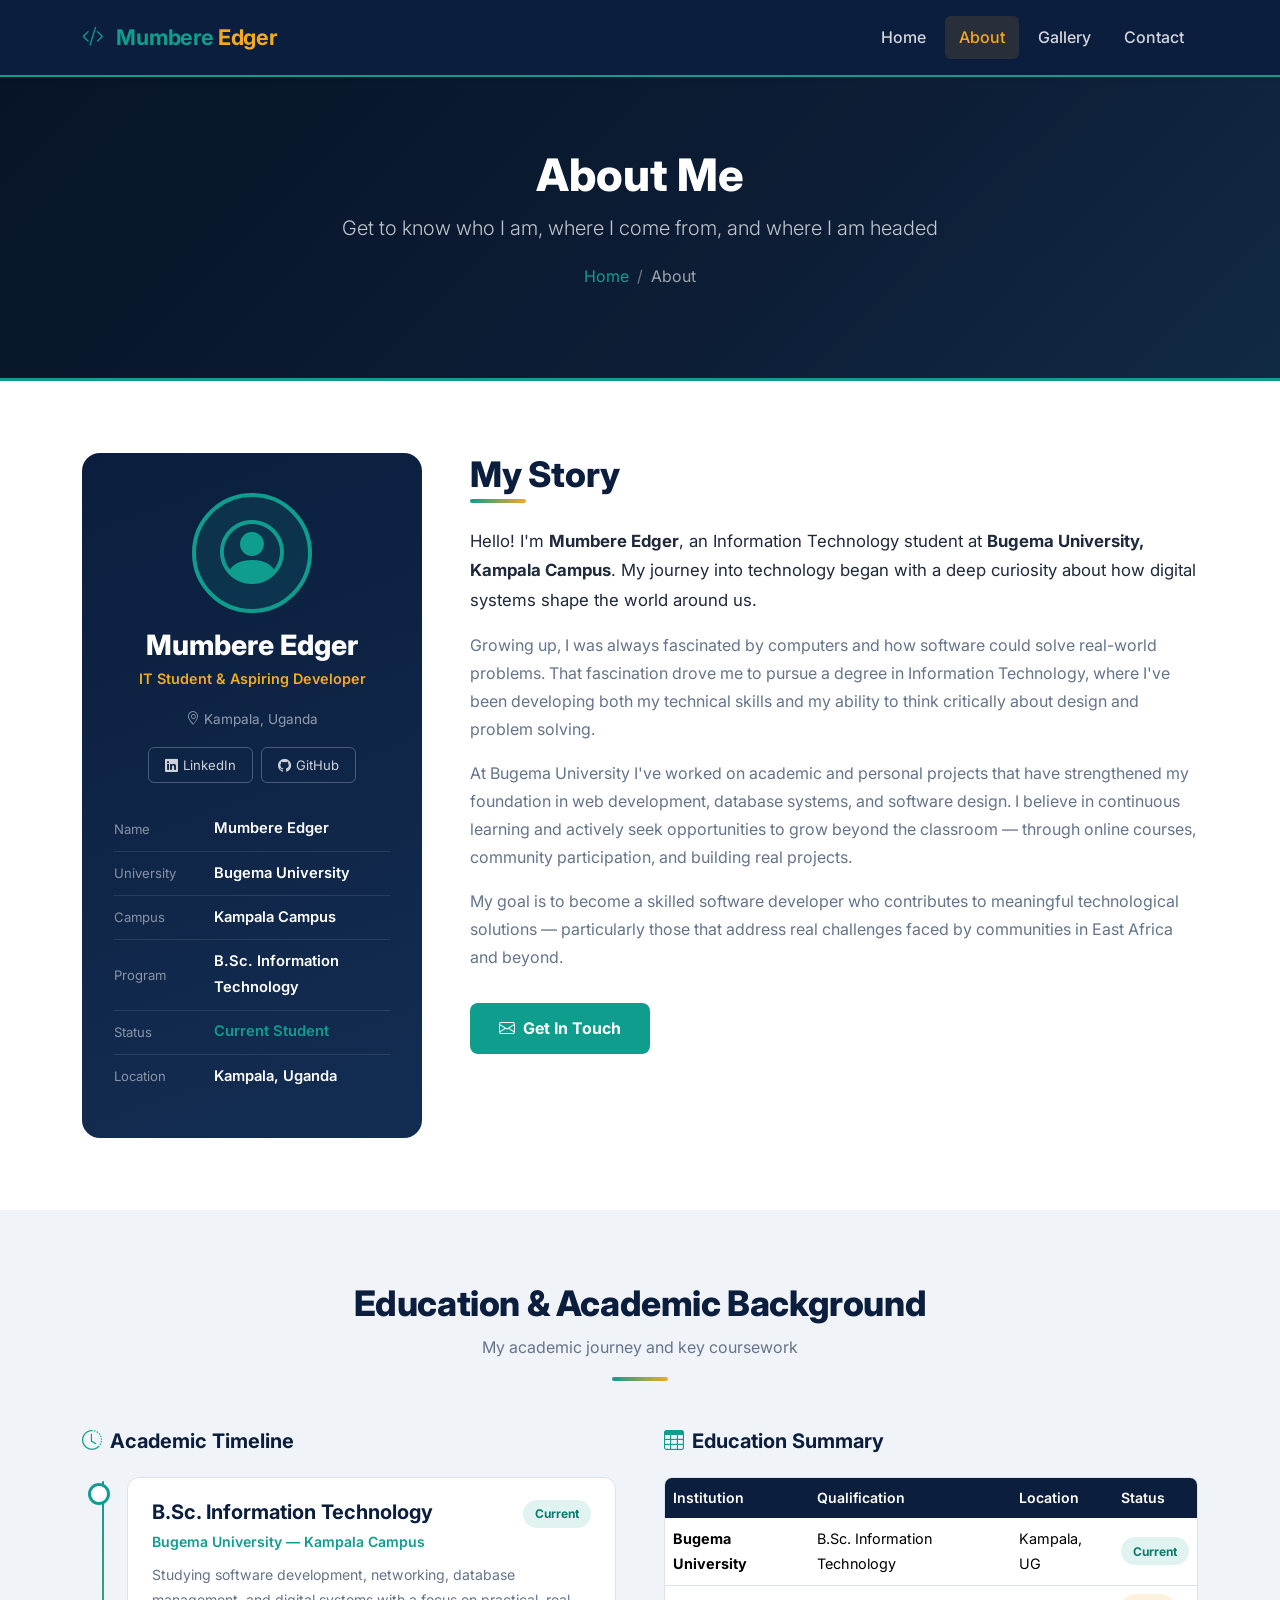
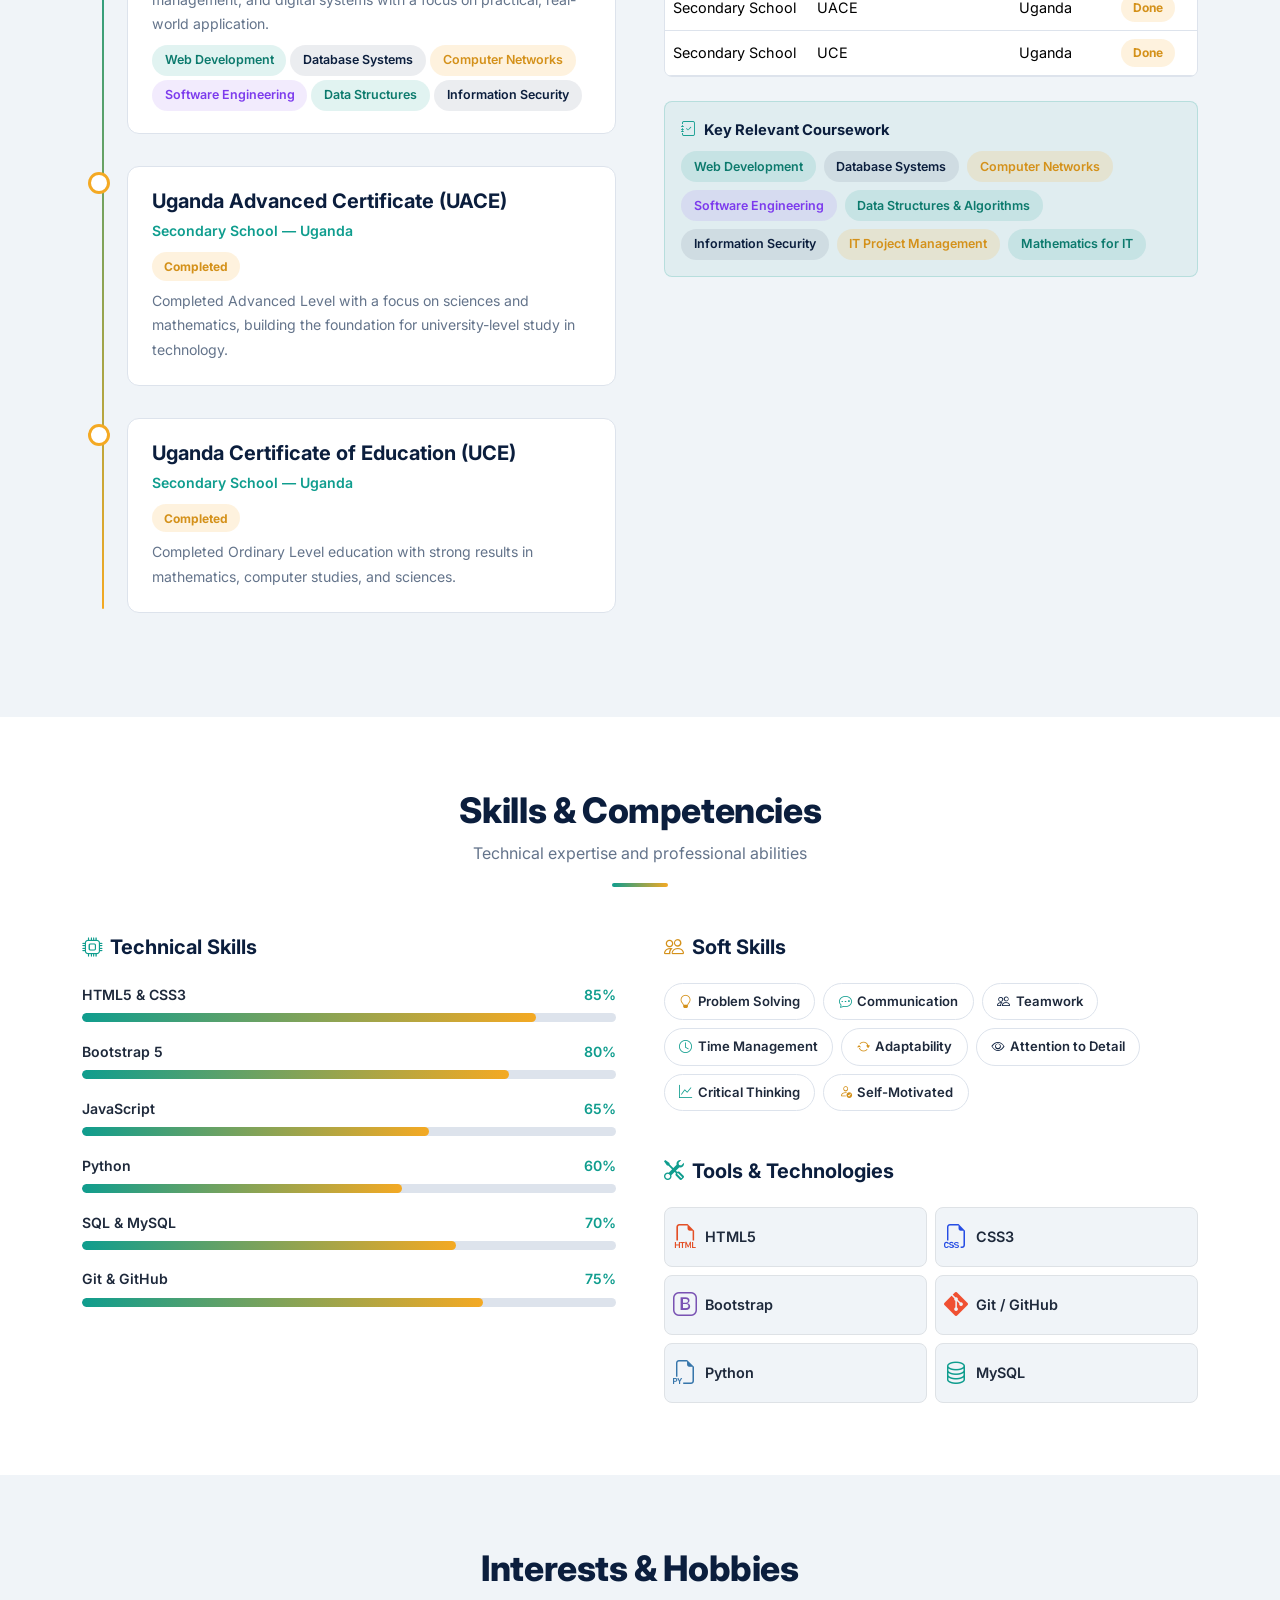
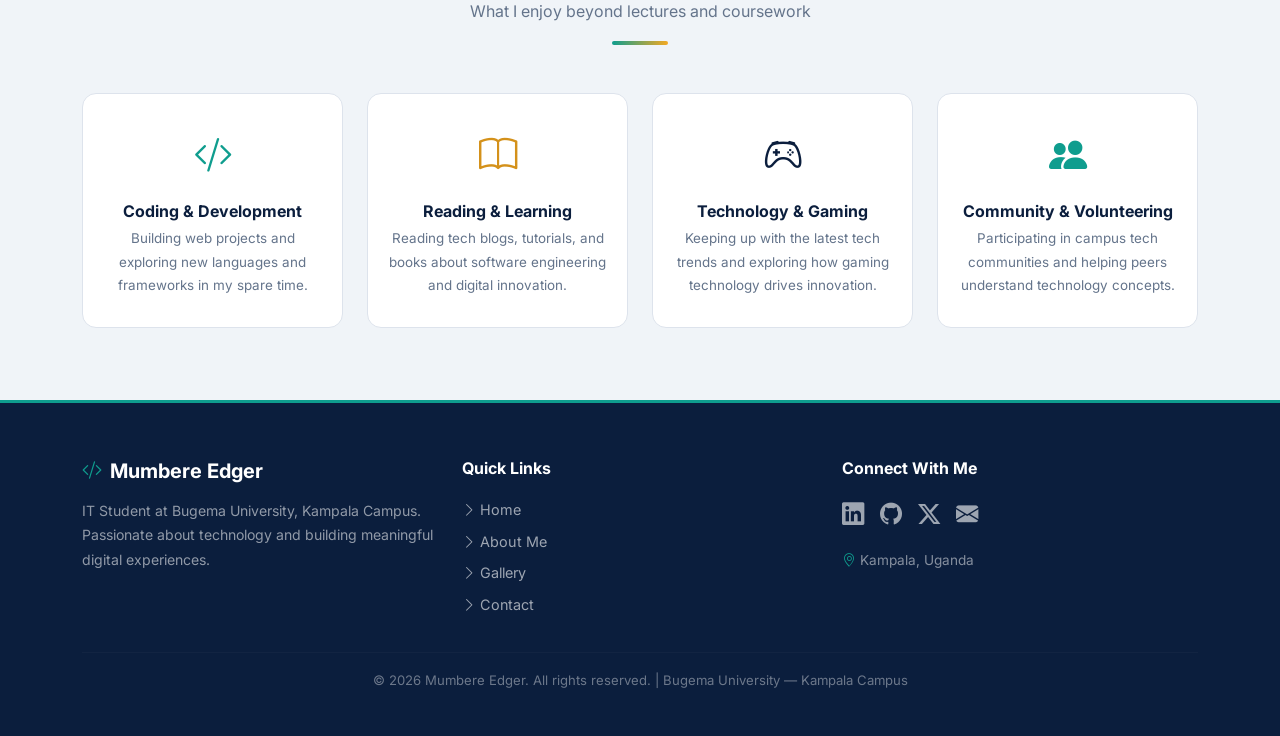
==== about.html @ 8a5848ec "made all the htmls edited the all the htmls" ====
<!DOCTYPE html>
<!-- DOCTYPE tells the browser this is an HTML5 document -->

<html lang="en">
<!-- lang="en" declares the page language as English (helps screen readers and search engines) -->

<head>
  <!-- ============================================================
       HEAD SECTION — settings and external file links (not visible on page)
  ============================================================ -->

  <!-- UTF-8 supports all characters, symbols, and accented letters -->
  <meta charset="UTF-8" />

  <!-- Makes the layout responsive on phones and tablets -->
  <meta name="viewport" content="width=device-width, initial-scale=1.0" />

  <!-- Title shown on the browser tab -->
  <title>About Me | Mumbere Edger</title>

  <!-- Bootstrap 5 CSS — grid system, utility classes, navbar, table, badges, etc. -->
  <link href="https://cdn.jsdelivr.net/npm/bootstrap@5.3.2/dist/css/bootstrap.min.css" rel="stylesheet" />

  <!-- Bootstrap Icons — icon library used with <i class="bi bi-..."></i> -->
  <link href="https://cdn.jsdelivr.net/npm/bootstrap-icons@1.11.3/font/bootstrap-icons.min.css" rel="stylesheet" />

  <!-- Google Fonts: Inter — clean, modern font used across the whole site -->
  <link href="https://fonts.googleapis.com/css2?family=Inter:wght@300;400;600;700;800&display=swap" rel="stylesheet" />

  <!-- Our custom stylesheet — colors, card styles, timeline, progress bars, etc. -->
  <link rel="stylesheet" href="css/style.css" />

</head>

<body>

  <!-- ============================================================
       NAVIGATION BAR
       Identical across all pages — sticky-top keeps it at the top
       while scrolling. "active" is set on the "About" link here.
  ============================================================ -->
  <nav class="navbar navbar-expand-lg sticky-top shadow-sm">
    <div class="container">

      <!-- Brand / site logo — always links back to the home page -->
      <a class="navbar-brand fw-bold" href="index.html">
        <i class="bi bi-code-slash me-2" style="color:var(--teal);"></i>
        <span>Mumbere</span> <span style="color:var(--gold);">Edger</span>
      </a>

      <!-- Hamburger button — shown only on small screens to open/close the menu -->
      <button class="navbar-toggler border-0" type="button"
              data-bs-toggle="collapse" data-bs-target="#mainNav"
              aria-controls="mainNav" aria-expanded="false" aria-label="Toggle navigation">
        <i class="bi bi-list text-white fs-4"></i>
      </button>

      <!-- Navigation links — collapse on mobile, expand on large screens -->
      <div class="collapse navbar-collapse" id="mainNav">
        <ul class="navbar-nav ms-auto gap-lg-1">
          <li class="nav-item"><a class="nav-link" href="index.html">Home</a></li>
          <!-- "active" highlights About because this IS the About page -->
          <li class="nav-item"><a class="nav-link active" href="about.html">About</a></li>
          <li class="nav-item"><a class="nav-link" href="gallery.html">Gallery</a></li>
          <li class="nav-item"><a class="nav-link" href="contact.html">Contact</a></li>
        </ul>
      </div>

    </div>
  </nav>
  <!-- END NAVBAR -->


  <!-- ============================================================
       PAGE HEADER BANNER
       A dark banner just below the navbar showing the page title.
       Used on all inner pages (about, gallery, contact).
       The ::after overlay in style.css adds a dark semi-transparent
       layer on top of the gradient so text stays readable.
  ============================================================ -->
  <section class="page-header">
    <!-- ph-content sits above the overlay using position relative + z-index in CSS -->
    <div class="ph-content container">
      <h1>About Me</h1>
      <p class="lead mt-2">Get to know who I am, where I come from, and where I am headed</p>

      <!-- Breadcrumb navigation — shows the path: Home > About -->
      <nav aria-label="breadcrumb" class="mt-3">
        <ol class="breadcrumb justify-content-center">
          <li class="breadcrumb-item"><a href="index.html">Home</a></li>
          <!-- aria-current="page" tells screen readers this is the current page -->
          <li class="breadcrumb-item active" aria-current="page">About</li>
        </ol>
      </nav>
    </div>
  </section>
  <!-- END PAGE HEADER -->


  <!-- ============================================================
       SECTION 1: BIOGRAPHY / PROFILE SUMMARY
       Two columns: left = dark profile card, right = biography text.
       align-items-start keeps both columns aligned to the top.
  ============================================================ -->
  <section>
    <div class="container">
      <div class="row g-5 align-items-start">

        <!-- LEFT COLUMN: Profile card (4 of 12 columns on large screens) -->
        <div class="col-lg-4">
          <!-- profile-box is our dark navy card styled in style.css -->
          <div class="profile-box">

            <!-- Circular avatar — teal ring border defined in .avatar-ring CSS -->
            <div class="avatar-ring">
              <!-- Large person icon — swap for a real <img> tag when you have a photo:
                   <img src="media/photos/my-photo.jpg" alt="Mumbere Edger"
                        style="width:100%; height:100%; object-fit:cover; border-radius:50%;"> -->
              <i class="bi bi-person-circle"></i>
            </div>

            <!-- Name, role, and location under the avatar -->
            <h3>Mumbere Edger</h3>
            <p class="role mt-1">IT Student &amp; Aspiring Developer</p>
            <!-- &amp; is the HTML code for the & character -->
            <p class="loc mt-1 mb-3">
              <i class="bi bi-geo-alt me-1"></i>Kampala, Uganda
            </p>

            <!-- Small buttons to social profiles -->
            <div class="d-flex justify-content-center gap-2 mb-4">
              <a href="#" class="sm-btn"><i class="bi bi-linkedin"></i> LinkedIn</a>
              <a href="#" class="sm-btn"><i class="bi bi-github"></i> GitHub</a>
            </div>

            <!-- Detail rows: label on the left, value on the right -->
            <div class="text-start">
              <div class="detail-row">
                <span class="dr-label">Name</span>
                <span class="dr-val">Mumbere Edger</span>
              </div>
              <div class="detail-row">
                <span class="dr-label">University</span>
                <span class="dr-val">Bugema University</span>
              </div>
              <div class="detail-row">
                <span class="dr-label">Campus</span>
                <span class="dr-val">Kampala Campus</span>
              </div>
              <div class="detail-row">
                <span class="dr-label">Program</span>
                <span class="dr-val">B.Sc. Information Technology</span>
              </div>
              <div class="detail-row">
                <span class="dr-label">Status</span>
                <!-- Teal color makes the status stand out as active -->
                <span class="dr-val" style="color:var(--teal);">Current Student</span>
              </div>
              <div class="detail-row">
                <span class="dr-label">Location</span>
                <span class="dr-val">Kampala, Uganda</span>
              </div>
            </div><!-- end detail rows -->

          </div><!-- end .profile-box -->
        </div><!-- end left column -->


        <!-- RIGHT COLUMN: Biography text (8 of 12 columns on large screens) -->
        <div class="col-lg-8">
          <h2 class="mb-1">My Story</h2>
          <!-- Colored underline divider below the heading -->
          <div class="divider mb-4"></div>

          <!-- Introductory paragraph — larger font size for emphasis -->
          <p style="font-size:1.05rem; color:var(--text);">
            Hello! I'm <strong>Mumbere Edger</strong>, an Information Technology student at
            <strong>Bugema University, Kampala Campus</strong>. My journey into technology
            began with a deep curiosity about how digital systems shape the world around us.
          </p>

          <!-- Supporting paragraphs — muted color for secondary text -->
          <p style="color:var(--muted);">
            Growing up, I was always fascinated by computers and how software could solve
            real-world problems. That fascination drove me to pursue a degree in Information
            Technology, where I've been developing both my technical skills and my ability to
            think critically about design and problem solving.
          </p>
          <p style="color:var(--muted);">
            At Bugema University I've worked on academic and personal projects that have
            strengthened my foundation in web development, database systems, and software
            design. I believe in continuous learning and actively seek opportunities to grow
            beyond the classroom — through online courses, community participation, and
            building real projects.
          </p>
          <p style="color:var(--muted);">
            My goal is to become a skilled software developer who contributes to meaningful
            technological solutions — particularly those that address real challenges faced by
            communities in East Africa and beyond.
          </p>

          <!-- CTA button at the bottom of the bio — links to the contact page -->
          <a href="contact.html" class="btn-teal mt-3 d-inline-flex">
            <i class="bi bi-envelope"></i> Get In Touch
          </a>

        </div><!-- end right column -->

      </div><!-- end .row -->
    </div><!-- end .container -->
  </section>
  <!-- END BIOGRAPHY SECTION -->


  <!-- ============================================================
       SECTION 2: EDUCATION & ACADEMIC BACKGROUND
       Left side: visual timeline of qualifications
       Right side: summary table + key coursework tags
  ============================================================ -->
  <section class="bg-light-custom">
    <div class="container">

      <!-- Section heading -->
      <div class="text-center mb-5">
        <h2>Education &amp; Academic Background</h2>
        <p class="sub-text mt-2">My academic journey and key coursework</p>
        <div class="divider mx-auto mt-3"></div>
      </div>

      <div class="row g-5">

        <!-- LEFT: Academic Timeline -->
        <div class="col-lg-6">
          <h5 class="fw-bold mb-4" style="color:var(--navy);">
            <i class="bi bi-clock-history me-2" style="color:var(--teal);"></i>Academic Timeline
          </h5>

          <!-- tl-wrap = timeline wrapper. The vertical line is drawn using
               a ::before pseudo-element in style.css (left border gradient) -->
          <div class="tl-wrap">

            <!-- TIMELINE ENTRY 1: Current degree -->
            <div class="tl-item">
              <!-- tl-dot = the circle on the timeline line. Default color = teal -->
              <div class="tl-dot"></div>
              <div class="tl-card">

                <!-- Top row: degree name + status badge, side by side -->
                <div class="d-flex justify-content-between align-items-start flex-wrap gap-2 mb-2">
                  <div>
                    <h5>B.Sc. Information Technology</h5>
                    <!-- .inst = institution name styled in teal -->
                    <span class="inst">Bugema University — Kampala Campus</span>
                  </div>
                  <!-- tl-badge current = green-tinted "Current" badge -->
                  <span class="tl-badge current">Current</span>
                </div>

                <p>
                  Studying software development, networking, database management,
                  and digital systems with a focus on practical, real-world application.
                </p>

                <!-- Subject tags — small colored pill labels for each course -->
                <div class="d-flex flex-wrap gap-1 mt-2">
                  <span class="tag tag-teal">Web Development</span>
                  <span class="tag tag-navy">Database Systems</span>
                  <span class="tag tag-gold">Computer Networks</span>
                  <span class="tag tag-purple">Software Engineering</span>
                  <span class="tag tag-teal">Data Structures</span>
                  <span class="tag tag-navy">Information Security</span>
                </div>
              </div>
            </div><!-- end timeline entry 1 -->

            <!-- TIMELINE ENTRY 2: UACE -->
            <div class="tl-item">
              <!-- .gold makes this dot gold instead of teal -->
              <div class="tl-dot gold"></div>
              <div class="tl-card">
                <div class="d-flex justify-content-between align-items-start flex-wrap gap-2 mb-2">
                  <div>
                    <h5>Uganda Advanced Certificate (UACE)</h5>
                    <span class="inst">Secondary School — Uganda</span>
                  </div>
                  <!-- tl-badge done = gold-tinted "Done" badge -->
                  <span class="tl-badge done">Completed</span>
                </div>
                <p>
                  Completed Advanced Level with a focus on sciences and mathematics,
                  building the foundation for university-level study in technology.
                </p>
              </div>
            </div><!-- end timeline entry 2 -->

            <!-- TIMELINE ENTRY 3: UCE -->
            <div class="tl-item">
              <div class="tl-dot gold"></div>
              <div class="tl-card">
                <div class="d-flex justify-content-between align-items-start flex-wrap gap-2 mb-2">
                  <div>
                    <h5>Uganda Certificate of Education (UCE)</h5>
                    <span class="inst">Secondary School — Uganda</span>
                  </div>
                  <span class="tl-badge done">Completed</span>
                </div>
                <p>
                  Completed Ordinary Level education with strong results in
                  mathematics, computer studies, and sciences.
                </p>
              </div>
            </div><!-- end timeline entry 3 -->

          </div><!-- end .tl-wrap -->
        </div><!-- end timeline column -->


        <!-- RIGHT: Education Table + Coursework Tags -->
        <div class="col-lg-6">
          <h5 class="fw-bold mb-4" style="color:var(--navy);">
            <i class="bi bi-table me-2" style="color:var(--teal);"></i>Education Summary
          </h5>

          <!-- table-responsive makes the table scroll horizontally on small screens -->
          <div class="table-responsive rounded-3 overflow-hidden border"
               style="border-color:var(--border) !important;">
            <!-- Bootstrap table: table-hover adds a highlight when you hover a row -->
            <table class="table edu-table mb-0">
              <thead>
                <!-- Table header row — styled navy in style.css -->
                <tr>
                  <th>Institution</th>
                  <th>Qualification</th>
                  <th>Location</th>
                  <th>Status</th>
                </tr>
              </thead>
              <tbody>
                <!-- Table data row 1 -->
                <tr>
                  <td><strong>Bugema University</strong></td>
                  <td>B.Sc. Information Technology</td>
                  <td>Kampala, UG</td>
                  <td><span class="tl-badge current">Current</span></td>
                </tr>
                <!-- Table data row 2 -->
                <tr>
                  <td>Secondary School</td>
                  <td>UACE</td>
                  <td>Uganda</td>
                  <td><span class="tl-badge done">Done</span></td>
                </tr>
                <!-- Table data row 3 -->
                <tr>
                  <td>Secondary School</td>
                  <td>UCE</td>
                  <td>Uganda</td>
                  <td><span class="tl-badge done">Done</span></td>
                </tr>
              </tbody>
            </table>
          </div><!-- end table-responsive -->

          <!-- Key Coursework callout box — soft teal background -->
          <div class="mt-4 p-3 rounded-3"
               style="background:rgba(15,157,142,0.07); border:1px solid rgba(15,157,142,0.2);">
            <p class="fw-bold mb-2" style="color:var(--navy); font-size:0.92rem;">
              <i class="bi bi-journal-check me-2" style="color:var(--teal);"></i>Key Relevant Coursework
            </p>
            <!-- Tag pills listing the specific modules studied -->
            <div class="d-flex flex-wrap gap-2">
              <span class="tag tag-teal">Web Development</span>
              <span class="tag tag-navy">Database Systems</span>
              <span class="tag tag-gold">Computer Networks</span>
              <span class="tag tag-purple">Software Engineering</span>
              <span class="tag tag-teal">Data Structures &amp; Algorithms</span>
              <span class="tag tag-navy">Information Security</span>
              <span class="tag tag-gold">IT Project Management</span>
              <span class="tag tag-teal">Mathematics for IT</span>
            </div>
          </div>

        </div><!-- end right column -->

      </div><!-- end .row -->
    </div><!-- end .container -->
  </section>
  <!-- END EDUCATION SECTION -->


  <!-- ============================================================
       SECTION 3: SKILLS & COMPETENCIES
       Left: Bootstrap-style progress bars for technical skills
       Right: soft skill pills + tools grid
  ============================================================ -->
  <section>
    <div class="container">

      <div class="text-center mb-5">
        <h2>Skills &amp; Competencies</h2>
        <p class="sub-text mt-2">Technical expertise and professional abilities</p>
        <div class="divider mx-auto mt-3"></div>
      </div>

      <div class="row g-5">

        <!-- LEFT: Technical Skills with Progress Bars -->
        <div class="col-lg-6">
          <h5 class="fw-bold mb-4" style="color:var(--navy);">
            <i class="bi bi-cpu me-2" style="color:var(--teal);"></i>Technical Skills
          </h5>

          <!-- Each skill has two parts:
               1. .skill-label — flex row with skill name (left) and % (right)
               2. .prog-track  — the grey track bar
                    .prog-fill — the colored fill bar, width = skill level % -->

          <div class="skill-label"><span>HTML5 &amp; CSS3</span><span>85%</span></div>
          <div class="prog-track">
            <div class="prog-fill" style="width:85%;"></div>
          </div>

          <div class="skill-label"><span>Bootstrap 5</span><span>80%</span></div>
          <div class="prog-track">
            <div class="prog-fill" style="width:80%;"></div>
          </div>

          <div class="skill-label"><span>JavaScript</span><span>65%</span></div>
          <div class="prog-track">
            <div class="prog-fill" style="width:65%;"></div>
          </div>

          <div class="skill-label"><span>Python</span><span>60%</span></div>
          <div class="prog-track">
            <div class="prog-fill" style="width:60%;"></div>
          </div>

          <div class="skill-label"><span>SQL &amp; MySQL</span><span>70%</span></div>
          <div class="prog-track">
            <div class="prog-fill" style="width:70%;"></div>
          </div>

          <div class="skill-label"><span>Git &amp; GitHub</span><span>75%</span></div>
          <div class="prog-track">
            <div class="prog-fill" style="width:75%;"></div>
          </div>

        </div><!-- end technical skills column -->


        <!-- RIGHT: Soft Skills + Tools -->
        <div class="col-lg-6">

          <!-- Soft Skills: pill-shaped badges with small icons -->
          <h5 class="fw-bold mb-4" style="color:var(--navy);">
            <i class="bi bi-people me-2" style="color:var(--gold2);"></i>Soft Skills
          </h5>
          <!-- d-flex flex-wrap = pills sit side by side and wrap to next line if needed -->
          <div class="d-flex flex-wrap gap-2 mb-5">
            <!-- Each .soft-pill is a styled badge defined in style.css -->
            <span class="soft-pill"><i class="bi bi-lightbulb" style="color:var(--gold2);"></i> Problem Solving</span>
            <span class="soft-pill"><i class="bi bi-chat-dots" style="color:var(--teal);"></i> Communication</span>
            <span class="soft-pill"><i class="bi bi-people" style="color:var(--navy);"></i> Teamwork</span>
            <span class="soft-pill"><i class="bi bi-clock" style="color:var(--teal);"></i> Time Management</span>
            <span class="soft-pill"><i class="bi bi-arrow-repeat" style="color:var(--gold2);"></i> Adaptability</span>
            <span class="soft-pill"><i class="bi bi-eye" style="color:var(--navy);"></i> Attention to Detail</span>
            <span class="soft-pill"><i class="bi bi-graph-up" style="color:var(--teal);"></i> Critical Thinking</span>
            <span class="soft-pill"><i class="bi bi-person-check" style="color:var(--gold2);"></i> Self-Motivated</span>
          </div>

          <!-- Tools Grid: 2-column grid of technology icons -->
          <h5 class="fw-bold mb-4" style="color:var(--navy);">
            <i class="bi bi-tools me-2" style="color:var(--teal);"></i>Tools &amp; Technologies
          </h5>
          <!-- row g-2 = Bootstrap grid with small gap between cells -->
          <div class="row g-2">

            <!-- Each tool box: icon + name, light background, border -->
            <div class="col-6">
              <div class="d-flex align-items-center gap-2 p-2 rounded-3 border"
                   style="background:var(--light);">
                <!-- Official HTML5 orange color -->
                <i class="bi bi-filetype-html fs-4" style="color:#e34f26;"></i>
                <span class="fw-semibold" style="font-size:0.9rem;">HTML5</span>
              </div>
            </div>

            <div class="col-6">
              <div class="d-flex align-items-center gap-2 p-2 rounded-3 border"
                   style="background:var(--light);">
                <!-- Official CSS3 blue color -->
                <i class="bi bi-filetype-css fs-4" style="color:#264de4;"></i>
                <span class="fw-semibold" style="font-size:0.9rem;">CSS3</span>
              </div>
            </div>

            <div class="col-6">
              <div class="d-flex align-items-center gap-2 p-2 rounded-3 border"
                   style="background:var(--light);">
                <!-- Official Bootstrap purple color -->
                <i class="bi bi-bootstrap fs-4" style="color:#7952b3;"></i>
                <span class="fw-semibold" style="font-size:0.9rem;">Bootstrap</span>
              </div>
            </div>

            <div class="col-6">
              <div class="d-flex align-items-center gap-2 p-2 rounded-3 border"
                   style="background:var(--light);">
                <!-- Official Git red-orange color -->
                <i class="bi bi-git fs-4" style="color:#f05032;"></i>
                <span class="fw-semibold" style="font-size:0.9rem;">Git / GitHub</span>
              </div>
            </div>

            <div class="col-6">
              <div class="d-flex align-items-center gap-2 p-2 rounded-3 border"
                   style="background:var(--light);">
                <!-- Official Python blue color -->
                <i class="bi bi-filetype-py fs-4" style="color:#3776ab;"></i>
                <span class="fw-semibold" style="font-size:0.9rem;">Python</span>
              </div>
            </div>

            <div class="col-6">
              <div class="d-flex align-items-center gap-2 p-2 rounded-3 border"
                   style="background:var(--light);">
                <i class="bi bi-database fs-4" style="color:var(--teal);"></i>
                <span class="fw-semibold" style="font-size:0.9rem;">MySQL</span>
              </div>
            </div>

          </div><!-- end tools grid -->
        </div><!-- end right column -->

      </div><!-- end .row -->
    </div><!-- end .container -->
  </section>
  <!-- END SKILLS SECTION -->


  <!-- ============================================================
       SECTION 4: INTERESTS & HOBBIES
       Four equal cards showing personal interests outside class.
  ============================================================ -->
  <section class="bg-light-custom">
    <div class="container">

      <div class="text-center mb-5">
        <h2>Interests &amp; Hobbies</h2>
        <p class="sub-text mt-2">What I enjoy beyond lectures and coursework</p>
        <div class="divider mx-auto mt-3"></div>
      </div>

      <!-- Four cards in a row: col-sm-6 = 2 per row on tablets,
           col-lg-3 = 4 per row on large screens -->
      <div class="row g-4 justify-content-center">

        <!-- INTEREST CARD 1 -->
        <div class="col-sm-6 col-lg-3">
          <!-- .int-card is styled in style.css — white card with hover effect -->
          <div class="int-card">
            <!-- Icon centered at the top of the card -->
            <i class="bi bi-code-slash" style="color:var(--teal);"></i>
            <h6>Coding &amp; Development</h6>
            <p>Building web projects and exploring new languages and frameworks in my spare time.</p>
          </div>
        </div>

        <!-- INTEREST CARD 2 -->
        <div class="col-sm-6 col-lg-3">
          <div class="int-card">
            <i class="bi bi-book" style="color:var(--gold2);"></i>
            <h6>Reading &amp; Learning</h6>
            <p>Reading tech blogs, tutorials, and books about software engineering and digital innovation.</p>
          </div>
        </div>

        <!-- INTEREST CARD 3 -->
        <div class="col-sm-6 col-lg-3">
          <div class="int-card">
            <i class="bi bi-controller" style="color:var(--navy);"></i>
            <h6>Technology &amp; Gaming</h6>
            <p>Keeping up with the latest tech trends and exploring how gaming technology drives innovation.</p>
          </div>
        </div>

        <!-- INTEREST CARD 4 -->
        <div class="col-sm-6 col-lg-3">
          <div class="int-card">
            <i class="bi bi-people-fill" style="color:var(--teal);"></i>
            <h6>Community &amp; Volunteering</h6>
            <p>Participating in campus tech communities and helping peers understand technology concepts.</p>
          </div>
        </div>

      </div><!-- end .row -->
    </div><!-- end .container -->
  </section>
  <!-- END INTERESTS SECTION -->


  <!-- ============================================================
       FOOTER — same structure on every page
  ============================================================ -->
  <footer>
    <div class="container">
      <div class="row g-4 pb-3">

        <!-- Bio column -->
        <div class="col-md-4">
          <h5 class="mb-3">
            <i class="bi bi-code-slash me-2" style="color:var(--teal);"></i>Mumbere Edger
          </h5>
          <p style="font-size:0.88rem; color:rgba(255,255,255,0.55);">
            IT Student at Bugema University, Kampala Campus. Passionate about
            technology and building meaningful digital experiences.
          </p>
        </div>

        <!-- Quick links column -->
        <div class="col-md-4">
          <h6 class="mb-3">Quick Links</h6>
          <a href="index.html" class="footer-link"><i class="bi bi-chevron-right me-1"></i>Home</a>
          <a href="about.html" class="footer-link"><i class="bi bi-chevron-right me-1"></i>About Me</a>
          <a href="gallery.html" class="footer-link"><i class="bi bi-chevron-right me-1"></i>Gallery</a>
          <a href="contact.html" class="footer-link"><i class="bi bi-chevron-right me-1"></i>Contact</a>
        </div>

        <!-- Social media column -->
        <div class="col-md-4">
          <h6 class="mb-3">Connect With Me</h6>
          <div class="d-flex gap-3 mb-3">
            <a href="#" class="social-link" title="LinkedIn"><i class="bi bi-linkedin"></i></a>
            <a href="#" class="social-link" title="GitHub"><i class="bi bi-github"></i></a>
            <a href="#" class="social-link" title="Twitter"><i class="bi bi-twitter-x"></i></a>
            <a href="mailto:edger@bugema.ac.ug" class="social-link" title="Email">
              <i class="bi bi-envelope-fill"></i>
            </a>
          </div>
          <p style="font-size:0.85rem; color:rgba(255,255,255,0.5);">
            <i class="bi bi-geo-alt me-1" style="color:var(--teal);"></i>Kampala, Uganda
          </p>
        </div>

      </div><!-- end footer row -->

      <hr />
      <!-- &copy; = © copyright symbol -->
      <p class="copy">&copy; 2026 Mumbere Edger. All rights reserved. | Bugema University — Kampala Campus</p>

    </div>
  </footer>
  <!-- END FOOTER -->


  <!-- Bootstrap JS bundle — required for the mobile hamburger menu to work -->
  <script src="https://cdn.jsdelivr.net/npm/bootstrap@5.3.2/dist/js/bootstrap.bundle.min.js"></script>

</body>
</html>
---- css/style.css ----
/* ================================================================
   MUMBERE EDGER — Portfolio Website
   Custom Stylesheet (style.css)

   HOW THIS FILE IS ORGANISED:
   1.  CSS Variables (color palette)
   2.  Base / Global reset
   3.  Divider component
   4.  Navbar
   5.  Hero section (index.html)
   6.  Buttons (btn-teal, btn-outline-gold)
   7.  Page Header banner (about, gallery, contact)
   8.  Section common rules
   9.  Cards (overview cards, hover effect)
   10. Badge / Tag pills
   11. Footer
   12. About page: profile box, timeline, table, progress bars,
       soft skill pills, interests cards
   13. Gallery page: video wrap, gallery cards
   14. Contact page: info cards, form, map
   15. Responsive breakpoints
================================================================ */


/* ================================================================
   1. CSS VARIABLES — COLOR PALETTE
   CSS variables (custom properties) let us define our colors
   once and reuse them everywhere using var(--name).
   To change the site's whole color scheme, just edit these values.
================================================================ */
:root {
  /* Deep navy — used for navbar, hero background, footer, headings */
  --navy:   #0b1e3d;

  /* Teal — primary accent color: buttons, icons, borders, active links */
  --teal:   #0f9d8e;

  /* Darker teal — used for hover states on teal elements */
  --teal2:  #0c7a6d;

  /* Warm gold — secondary accent: highlights, outline buttons, badges */
  --gold:   #f4a923;

  /* Darker gold — used for hover states and text on gold backgrounds */
  --gold2:  #d4911a;

  /* Off-white — used as background for alternating sections */
  --light:  #f0f4f8;

  /* Pure white — default card and page background */
  --white:  #ffffff;

  /* Dark text color — used for headings and paragraph text */
  --text:   #1e293b;

  /* Muted grey — used for secondary/supporting paragraph text */
  --muted:  #64748b;

  /* Light border color — used for card borders, table lines, dividers */
  --border: #dde3ec;
}


/* ================================================================
   2. BASE / GLOBAL RESET
   These rules apply to every element on the page.
================================================================ */

/* box-sizing: border-box means padding and border are included
   in an element's total width and height — prevents layout overflow */
*, *::before, *::after {
  box-sizing: border-box;
}

body {
  /* Inter is loaded from Google Fonts; Segoe UI is the Windows fallback */
  font-family: 'Inter', 'Segoe UI', sans-serif;
  color: var(--text);
  background: var(--white);
  line-height: 1.75;  /* comfortable reading line spacing */
  margin: 0;          /* removes default browser body margin */
}


/* ================================================================
   3. DIVIDER
   A short colored underline used below section headings.
   The gradient goes from teal (left) to gold (right).
================================================================ */
.divider {
  width: 56px;
  height: 4px;
  background: linear-gradient(90deg, var(--teal), var(--gold));
  border-radius: 3px;
  margin-bottom: 1rem;
}


/* ================================================================
   4. NAVBAR
   The sticky navigation bar at the top of every page.
   border-bottom adds the teal accent line under the navbar.
================================================================ */
.navbar {
  background-color: var(--navy) !important;
  /* !important overrides Bootstrap's default bg-dark class */
  padding-top: 0.85rem;
  padding-bottom: 0.85rem;
  border-bottom: 2px solid var(--teal); /* teal underline accent */
}

.navbar-brand {
  font-size: 1.35rem;
  letter-spacing: -0.3px;
  color: var(--white) !important;
}

/* The span inside .navbar-brand that shows the gold "Edger" part */
.navbar-brand span {
  color: var(--teal);
}

/* Individual nav links */
.nav-link {
  color: rgba(255,255,255,0.82) !important; /* slightly transparent white */
  font-weight: 500;
  padding: 0.45rem 0.9rem !important;
  border-radius: 6px;
  transition: background 0.2s, color 0.2s; /* smooth color change on hover */
}

/* Hover and active states: gold text + faint gold background */
.nav-link:hover,
.nav-link.active {
  color: var(--gold) !important;
  background: rgba(244,169,35,0.12);
}

/* Make the hamburger button border match our teal color */
.navbar-toggler {
  border-color: var(--teal);
}

/* The three-line hamburger icon needs to be white on a dark navbar */
.navbar-toggler-icon {
  filter: invert(1);
}


/* ================================================================
   5. HERO SECTION (index.html only)
   The full-height banner on the home page.
   The ::after pseudo-element adds a glowing circle decoration
   in the bottom-right corner.
================================================================ */
.hero-section {
  min-height: 92vh; /* 92% of the viewport height */
  background: linear-gradient(135deg, var(--navy) 0%, #132d52 55%, #1a4068 100%);
  position: relative;  /* needed so z-index works on child elements */
  overflow: hidden;    /* hides the decorative circle if it goes outside */
  display: flex;
  align-items: center; /* vertically centers the content */
}

/* Decorative radial glow circle in the bottom-right of the hero */
.hero-section::after {
  content: '';   /* required for pseudo-elements to appear */
  position: absolute;
  bottom: -120px;
  right: -120px;
  width: 500px;
  height: 500px;
  background: radial-gradient(circle, rgba(15,157,142,0.18) 0%, transparent 70%);
  border-radius: 50%;
  pointer-events: none; /* can't be clicked or hovered */
}

/* The small pill badge above the hero heading */
.hero-badge {
  background: var(--teal);
  color: var(--white);
  font-size: 0.82rem;
  font-weight: 600;
  padding: 0.4rem 1rem;
  border-radius: 50px;
  display: inline-block;
  margin-bottom: 1.1rem;
  letter-spacing: 0.5px;
  text-transform: uppercase;
}

/* Hero main heading size — clamp() scales between a min and max based on viewport */
.hero-section h1 {
  font-size: clamp(2rem, 5vw, 3.2rem);
  font-weight: 800;
  line-height: 1.15;
  color: var(--white);
}

/* The "accent" span inside the h1 — makes the name gold */
.hero-section h1 .accent {
  color: var(--gold);
}

/* Lead paragraph below the heading */
.hero-section .lead {
  color: rgba(255,255,255,0.78);
  font-size: 1.1rem;
  max-width: 520px;
}

/* The circular avatar box on the right side of the hero */
.hero-avatar-box {
  width: 260px;
  height: 260px;
  background: rgba(15,157,142,0.15);  /* semi-transparent teal fill */
  border: 3px solid var(--teal);       /* teal ring border */
  border-radius: 50%;                  /* makes it a circle */
  display: flex;
  align-items: center;
  justify-content: center;
  margin: 0 auto;
  animation: float 4s ease-in-out infinite; /* applies the floating animation */
}

/* Icon inside the avatar circle */
.hero-avatar-box i {
  font-size: 8rem;
  color: var(--teal);
}

/* Floating animation — moves the avatar up and down smoothly */
@keyframes float {
  0%, 100% { transform: translateY(0); }    /* start and end: original position */
  50%       { transform: translateY(-16px); } /* middle: moved 16px upward */
}


/* ================================================================
   6. BUTTONS
   Two custom button styles used as call-to-action links.
================================================================ */

/* Primary button — solid teal background */
.btn-teal {
  background: var(--teal);
  color: var(--white);
  font-weight: 700;
  border: none;
  padding: 0.7rem 1.8rem;
  border-radius: 8px;
  /* transition animates the hover effects smoothly */
  transition: background 0.2s, transform 0.2s, box-shadow 0.2s;
  text-decoration: none;   /* removes underline from <a> tags */
  display: inline-flex;    /* lets the icon and text sit side by side */
  align-items: center;
  gap: 0.5rem;             /* space between icon and text */
}

/* Hover: darker teal + slight upward lift + teal glow shadow */
.btn-teal:hover {
  background: var(--teal2);
  color: var(--white);
  transform: translateY(-2px);
  box-shadow: 0 8px 22px rgba(15,157,142,0.35);
}

/* Secondary button — transparent with gold border */
.btn-outline-gold {
  background: transparent;
  color: var(--gold);
  font-weight: 700;
  border: 2px solid var(--gold);
  padding: 0.65rem 1.8rem;
  border-radius: 8px;
  transition: all 0.2s;
  text-decoration: none;
  display: inline-flex;
  align-items: center;
  gap: 0.5rem;
}

/* Hover: fills with gold, text turns navy */
.btn-outline-gold:hover {
  background: var(--gold);
  color: var(--navy);
  transform: translateY(-2px);
  box-shadow: 0 8px 22px rgba(244,169,35,0.3);
}


/* ================================================================
   7. PAGE HEADER BANNER (about.html, gallery.html, contact.html)
   The dark banner just below the navbar on inner pages.
   ::after adds a semi-transparent dark overlay so text stays readable.
================================================================ */
.page-header {
  min-height: 280px;
  background: linear-gradient(135deg, var(--navy) 0%, #132d52 60%, #1a4068 100%);
  border-bottom: 3px solid var(--teal);
  position: relative;
  display: flex;
  align-items: center;
  justify-content: center;
  text-align: center;
}

/* Dark overlay on top of the gradient */
.page-header::after {
  content: '';
  position: absolute;
  inset: 0;              /* shorthand for top:0; right:0; bottom:0; left:0 */
  background: rgba(0,0,0,0.35);
}

/* ph-content sits above the ::after overlay using z-index */
.page-header .ph-content {
  position: relative;
  z-index: 2;
}

.page-header h1 {
  color: var(--white);
  font-weight: 800;
  font-size: clamp(1.8rem, 4vw, 2.8rem);
}

.page-header .lead {
  color: rgba(255,255,255,0.75);
}

/* Breadcrumb: "Home > Page" navigation trail */
.breadcrumb {
  background: transparent;
  padding: 0;
  justify-content: center;
}

.breadcrumb-item a {
  color: var(--teal);
  text-decoration: none;
}

.breadcrumb-item.active {
  color: rgba(255,255,255,0.6);
}

/* The " / " separator between breadcrumb items */
.breadcrumb-item + .breadcrumb-item::before {
  color: rgba(255,255,255,0.4);
}


/* ================================================================
   8. SECTION COMMON RULES
   These rules apply to all <section> elements.
================================================================ */

/* Consistent vertical padding on every section */
section {
  padding: 72px 0;
}

/* Alternating section background — off-white for visual separation */
section.bg-light-custom {
  background: var(--light);
}

/* Section heading: scales responsively with clamp() */
section h2 {
  font-weight: 800;
  color: var(--navy);
  font-size: clamp(1.55rem, 3.5vw, 2.2rem);
  letter-spacing: -0.4px;
}

/* Sub-heading text under section headings */
section p.sub-text {
  color: var(--muted);
  font-size: 1rem;
}


/* ================================================================
   9. CARDS — SHARED RULES
   All Bootstrap .card elements get rounded corners, a light border,
   and a hover lift animation.
================================================================ */
.card {
  border-radius: 14px !important;
  border: 1px solid var(--border) !important;
  /* transition makes the hover effect animate smoothly */
  transition: transform 0.25s ease, box-shadow 0.25s ease;
}

.card:hover {
  transform: translateY(-6px);    /* lifts the card 6px upward */
  box-shadow: 0 18px 40px rgba(11,30,61,0.10) !important; /* soft navy shadow */
}

/* Overview cards (Quick Overview section on index.html) */
.ov-card {
  background: var(--white);
  border-radius: 14px;
  padding: 2rem 1.5rem;
  border: 1px solid var(--border);
  text-align: center;
  transition: transform 0.25s, box-shadow 0.25s;
}

.ov-card:hover {
  transform: translateY(-7px);
  box-shadow: 0 20px 44px rgba(15,157,142,0.1);
}

/* Circular icon container inside overview cards */
.ov-card .ov-icon {
  width: 64px;
  height: 64px;
  border-radius: 50%;
  display: flex;
  align-items: center;
  justify-content: center;
  margin: 0 auto 1rem;
  font-size: 1.7rem;
}

/* Three color variants for the icon circles */
.ov-icon.teal  { background: rgba(15,157,142,0.12); color: var(--teal); }
.ov-icon.gold  { background: rgba(244,169,35,0.12);  color: var(--gold2); }
.ov-icon.navy  { background: rgba(11,30,61,0.10);    color: var(--navy); }

.ov-card h5 {
  font-weight: 700;
  color: var(--navy);
  margin-bottom: 0.5rem;
}

.ov-card p {
  color: var(--muted);
  font-size: 0.9rem;
  margin-bottom: 0.8rem;
}


/* ================================================================
   10. BADGE / TAG PILLS
   Small pill-shaped labels used to categorize content
   (skills, photo categories, course subjects, etc.)
================================================================ */
.tag {
  display: inline-block;
  padding: 0.28rem 0.8rem;
  border-radius: 50px; /* fully rounded ends */
  font-size: 0.78rem;
  font-weight: 600;
}

/* Color variants — each is a tinted background + matching text color */
.tag-teal   { background: rgba(15,157,142,0.12);  color: var(--teal2); }
.tag-gold   { background: rgba(244,169,35,0.15);   color: var(--gold2); }
.tag-navy   { background: rgba(11,30,61,0.08);     color: var(--navy); }
.tag-red    { background: rgba(220,53,69,0.10);    color: #b91c1c; }
.tag-purple { background: rgba(124,58,237,0.10);   color: #7c3aed; }


/* ================================================================
   11. FOOTER
   Dark navy footer appearing at the bottom of every page.
   border-top adds the teal accent line above the footer.
================================================================ */
footer {
  background: var(--navy);
  color: rgba(255,255,255,0.75);
  padding: 56px 0 28px;
  font-size: 0.9rem;
  border-top: 3px solid var(--teal);
}

footer h5, footer h6 {
  color: var(--white);
  font-weight: 700;
}

/* Footer navigation links — muted white, turn gold on hover */
footer .footer-link {
  color: rgba(255,255,255,0.6);
  text-decoration: none;
  display: block;     /* each link gets its own full-width line */
  padding: 0.2rem 0;
  transition: color 0.2s;
}

footer .footer-link:hover {
  color: var(--gold);
}

/* Social media icon links */
footer .social-link {
  color: rgba(255,255,255,0.6);
  font-size: 1.4rem;
  transition: color 0.2s, transform 0.2s;
  display: inline-block;
}

/* Hover: turn teal and lift slightly */
footer .social-link:hover {
  color: var(--teal);
  transform: translateY(-3px);
}

/* Thin horizontal rule above copyright */
footer hr {
  border-color: rgba(255,255,255,0.1);
}

/* Copyright line */
footer .copy {
  color: rgba(255,255,255,0.4);
  font-size: 0.82rem;
  text-align: center;
}


/* ================================================================
   12. ABOUT PAGE STYLES
================================================================ */

/* ── Profile Box (dark navy card on the left of the biography) ── */
.profile-box {
  background: linear-gradient(160deg, var(--navy) 0%, #132d52 100%);
  border-radius: 18px;
  padding: 2.5rem 2rem;
  text-align: center;
  color: var(--white);
}

/* Circular avatar ring inside the profile box */
.profile-box .avatar-ring {
  width: 120px;
  height: 120px;
  border-radius: 50%;
  border: 4px solid var(--teal);
  background: rgba(15,157,142,0.15);
  display: flex;
  align-items: center;
  justify-content: center;
  margin: 0 auto 1rem;
  font-size: 4rem;
  color: var(--teal);
}

.profile-box h3  { color: var(--white); font-weight: 800; margin-bottom: 0.2rem; }
.profile-box .role { color: var(--gold); font-size: 0.9rem; font-weight: 600; }
.profile-box .loc  { color: rgba(255,255,255,0.55); font-size: 0.85rem; }

/* Small outline buttons inside the profile box (LinkedIn, GitHub) */
.profile-box .sm-btn {
  border: 1px solid rgba(255,255,255,0.25);
  color: rgba(255,255,255,0.8);
  background: transparent;
  padding: 0.35rem 1rem;
  border-radius: 6px;
  font-size: 0.82rem;
  text-decoration: none;
  transition: all 0.2s;
  display: inline-flex;
  align-items: center;
  gap: 0.3rem;
}

.profile-box .sm-btn:hover {
  border-color: var(--teal);
  color: var(--teal);
  background: rgba(15,157,142,0.1);
}

/* ── Detail Rows (label: value pairs inside the profile box) ── */
.detail-row {
  display: flex;
  align-items: center;
  gap: 0.6rem;
  padding: 0.55rem 0;
  border-bottom: 1px solid rgba(255,255,255,0.1); /* subtle white divider */
  font-size: 0.92rem;
}

.detail-row:last-child { border-bottom: none; } /* no line after the last row */
.detail-row .dr-label  { color: rgba(255,255,255,0.5); min-width: 90px; font-size: 0.82rem; }
.detail-row .dr-val    { color: var(--white); font-weight: 600; }

/* ── Timeline (Education section) ── */
/* The wrapper holds all timeline entries and draws the vertical line */
.tl-wrap {
  position: relative;
  padding-left: 2.8rem; /* space for the vertical line and dots */
}

/* Vertical connecting line drawn using ::before pseudo-element */
.tl-wrap::before {
  content: '';
  position: absolute;
  left: 20px;  /* horizontally centered under the dots */
  top: 4px;
  bottom: 4px;
  width: 2px;
  background: linear-gradient(to bottom, var(--teal), var(--gold));
  border-radius: 2px;
}

/* Container for each single timeline entry */
.tl-item {
  position: relative;
  margin-bottom: 2rem;
}

/* The circle/dot on the timeline line */
.tl-dot {
  position: absolute;
  left: -2.45rem; /* positioned to sit on the vertical line */
  top: 6px;
  width: 22px;
  height: 22px;
  border-radius: 50%;
  border: 3px solid var(--teal); /* default: teal ring */
  background: var(--white);       /* white fill so the line behind is hidden */
  z-index: 1;
}

/* Gold variant for completed qualifications */
.tl-dot.gold { border-color: var(--gold); }

/* Card holding each qualification's info */
.tl-card {
  background: var(--white);
  border: 1px solid var(--border);
  border-radius: 12px;
  padding: 1.4rem 1.5rem;
  transition: box-shadow 0.2s;
}

.tl-card:hover { box-shadow: 0 8px 28px rgba(11,30,61,0.08); }

.tl-card h5   { color: var(--navy); font-weight: 700; margin-bottom: 0.2rem; }
.tl-card .inst { color: var(--teal); font-size: 0.88rem; font-weight: 600; }
.tl-card p    { color: var(--muted); font-size: 0.88rem; margin: 0.5rem 0 0; }

/* Status badges inside timeline cards */
.tl-badge {
  display: inline-block;
  padding: 0.22rem 0.75rem;
  border-radius: 50px;
  font-size: 0.75rem;
  font-weight: 700;
}

.tl-badge.current  { background: rgba(15,157,142,0.12); color: var(--teal2); }
.tl-badge.done     { background: rgba(244,169,35,0.15);  color: var(--gold2); }

/* ── Education Summary Table ── */
/* Header row gets a dark navy background with white text */
.edu-table thead th {
  background: var(--navy);
  color: var(--white);
  font-weight: 600;
  font-size: 0.88rem;
  border: none;
}

.edu-table tbody td {
  font-size: 0.9rem;
  vertical-align: middle;
  border-color: var(--border);
}

/* ── Technical Skills Progress Bars ── */
/* Row above the bar: skill name (left) and percentage (right) */
.skill-label {
  display: flex;
  justify-content: space-between;
  font-size: 0.88rem;
  font-weight: 600;
  color: var(--text);
  margin-bottom: 0.35rem;
}

/* Percentage shown in teal */
.skill-label span:last-child { color: var(--teal); }

/* The grey track that the colored bar sits inside */
.prog-track {
  background: #dde3ec;
  border-radius: 50px;
  height: 9px;
  margin-bottom: 1.1rem;
  overflow: hidden; /* stops the fill from overflowing the rounded ends */
}

/* The colored fill bar — width is set inline per skill (e.g. style="width:85%;") */
.prog-fill {
  height: 100%;
  border-radius: 50px;
  background: linear-gradient(90deg, var(--teal), var(--gold)); /* teal to gold gradient */
}

/* ── Soft Skill Pills ── */
.soft-pill {
  display: inline-flex;
  align-items: center;
  gap: 0.35rem;
  padding: 0.38rem 0.9rem;
  border-radius: 50px;
  font-size: 0.82rem;
  font-weight: 600;
  border: 1.5px solid var(--border);
  color: var(--text);
  background: var(--white);
}

/* ── Interest Cards ── */
.int-card {
  background: var(--white);
  border: 1px solid var(--border);
  border-radius: 14px;
  padding: 1.8rem 1.2rem;
  text-align: center;
  transition: transform 0.2s, box-shadow 0.2s, border-color 0.2s;
}

/* Hover: lift + teal shadow + teal border */
.int-card:hover {
  transform: translateY(-5px);
  box-shadow: 0 14px 34px rgba(15,157,142,0.1);
  border-color: var(--teal);
}

.int-card i  { font-size: 2.4rem; margin-bottom: 0.75rem; display: block; }
.int-card h6 { font-weight: 700; color: var(--navy); margin-bottom: 0.4rem; }
.int-card p  { font-size: 0.84rem; color: var(--muted); margin: 0; }


/* ================================================================
   13. GALLERY PAGE STYLES
================================================================ */

/* ── Video Wrapper ── */
/* Teal border around the embedded video */
.video-wrap {
  border-radius: 16px;
  overflow: hidden;
  border: 2px solid var(--teal);
  box-shadow: 0 16px 48px rgba(11,30,61,0.14);
}

/* Dark caption bar below the video */
.video-caption {
  background: var(--navy);
  color: rgba(255,255,255,0.85);
  padding: 1rem 1.4rem;
  font-size: 0.9rem;
}

.video-caption strong { color: var(--gold); }

/* ── Gallery Cards ── */
.g-card {
  background: var(--white);
  border: 1px solid var(--border);
  border-radius: 14px;
  overflow: hidden;
  transition: transform 0.25s, box-shadow 0.25s;
}

.g-card:hover {
  transform: translateY(-7px);
  box-shadow: 0 20px 44px rgba(11,30,61,0.12);
}

/* Thumbnail area at the top of each gallery card */
.g-thumb {
  height: 210px;
  display: flex;
  align-items: center;
  justify-content: center;
  font-size: 3.8rem; /* large icon size */
  position: relative;
}

/* Six color variants for thumbnail backgrounds
   Each uses a two-color diagonal gradient at very low opacity */
.g-thumb.c1 { background: linear-gradient(135deg, #0b1e3d18, #0f9d8e22); color: var(--teal); }
.g-thumb.c2 { background: linear-gradient(135deg, #f4a92318, #f4a92333); color: var(--gold2); }
.g-thumb.c3 { background: linear-gradient(135deg, #7c3aed18, #7c3aed22); color: #7c3aed; }
.g-thumb.c4 { background: linear-gradient(135deg, #0b1e3d18, #132d5222); color: var(--navy); }
.g-thumb.c5 { background: linear-gradient(135deg, #0f9d8e18, #0f9d8e22); color: var(--teal2); }
.g-thumb.c6 { background: linear-gradient(135deg, #dc354518, #dc354522); color: #dc3545; }

/* Card body below the thumbnail */
.g-body { padding: 1rem 1.1rem 1.2rem; }
.g-body h6 { font-weight: 700; color: var(--navy); margin-bottom: 0.3rem; font-size: 0.95rem; }
.g-body p  { font-size: 0.83rem; color: var(--muted); margin-bottom: 0.6rem; }


/* ================================================================
   14. CONTACT PAGE STYLES
================================================================ */

/* ── Contact Information Cards ── */
.ci-card {
  display: flex;
  align-items: flex-start; /* icon stays at top even if text is tall */
  gap: 1rem;
  background: var(--white);
  border: 1px solid var(--border);
  border-radius: 12px;
  padding: 1.1rem 1.2rem;
  margin-bottom: 0.9rem;
  transition: border-color 0.2s, box-shadow 0.2s, transform 0.2s;
}

/* Hover: border turns teal, slides 4px to the right */
.ci-card:hover {
  border-color: var(--teal);
  box-shadow: 0 6px 20px rgba(15,157,142,0.1);
  transform: translateX(4px);
}

/* Rounded square icon container at the left of each info card */
.ci-icon {
  width: 44px;
  height: 44px;
  border-radius: 10px;
  display: flex;
  align-items: center;
  justify-content: center;
  font-size: 1.2rem;
  flex-shrink: 0; /* icon never shrinks even when space is tight */
}

/* Icon background color variants */
.ci-icon.teal   { background: rgba(15,157,142,0.12); color: var(--teal); }
.ci-icon.gold   { background: rgba(244,169,35,0.12);  color: var(--gold2); }
.ci-icon.navy   { background: rgba(11,30,61,0.10);    color: var(--navy); }
.ci-icon.red    { background: rgba(220,53,69,0.10);   color: #dc3545; }
.ci-icon.purple { background: rgba(124,58,237,0.10);  color: #7c3aed; }

/* Text inside info cards */
.ci-card h6  { font-weight: 700; color: var(--navy); margin-bottom: 0.15rem; font-size: 0.88rem; }
.ci-card a, .ci-card p {
  color: var(--muted);
  font-size: 0.87rem;
  margin: 0;
  text-decoration: none;
}
.ci-card a:hover { color: var(--teal); }

/* ── Contact Form Card ── */
.cf-card {
  background: var(--white);
  border: 1px solid var(--border);
  border-radius: 18px;
  padding: 2.4rem 2rem;
  box-shadow: 0 12px 40px rgba(11,30,61,0.07);
}

.cf-card h4  { color: var(--navy); font-weight: 800; margin-bottom: 0.3rem; }
.cf-card .sub { color: var(--muted); font-size: 0.9rem; margin-bottom: 1.5rem; }

/* Form field labels */
.form-label {
  font-size: 0.88rem;
  font-weight: 600;
  color: var(--text);
  margin-bottom: 0.35rem;
}

/* Input and textarea base styles */
.form-control, .form-select {
  border: 1.5px solid var(--border);
  border-radius: 8px;
  font-size: 0.9rem;
  padding: 0.65rem 0.9rem;
  color: var(--text);
  background: var(--light); /* off-white background when unfocused */
  transition: border-color 0.2s, box-shadow 0.2s;
}

/* When the user clicks into a field — teal border + soft teal glow ring */
.form-control:focus, .form-select:focus {
  border-color: var(--teal);
  box-shadow: 0 0 0 3px rgba(15,157,142,0.15);
  outline: none;       /* removes the default browser blue outline */
  background: var(--white);
}

/* Submit button — full-width teal gradient */
.btn-submit {
  background: linear-gradient(135deg, var(--teal), var(--teal2));
  color: var(--white);
  font-weight: 700;
  border: none;
  padding: 0.8rem 1.5rem;
  border-radius: 8px;
  width: 100%;      /* stretches to fill the column */
  font-size: 1rem;
  letter-spacing: 0.3px;
  cursor: pointer;
  transition: opacity 0.2s, transform 0.2s;
}

/* Hover: slight fade + upward lift */
.btn-submit:hover {
  opacity: 0.9;
  transform: translateY(-2px);
}

/* ── Embedded Map ── */
.map-wrap {
  border-radius: 16px;
  overflow: hidden;
  border: 2px solid var(--teal);
  box-shadow: 0 12px 36px rgba(11,30,61,0.1);
}

/* Footer bar beneath the map iframe */
.map-footer {
  background: var(--navy);
  color: rgba(255,255,255,0.8);
  padding: 0.9rem 1.4rem;
  display: flex;
  align-items: center;
  gap: 0.8rem;
  font-size: 0.88rem;
}

.map-footer i { color: var(--teal); font-size: 1.2rem; }

/* "Open in Maps" link inside the map footer */
.map-footer a {
  margin-left: auto; /* pushes this button to the far right */
  background: var(--teal);
  color: var(--white);
  padding: 0.35rem 1rem;
  border-radius: 6px;
  text-decoration: none;
  font-size: 0.82rem;
  font-weight: 600;
  transition: background 0.2s;
}

.map-footer a:hover {
  background: var(--teal2);
  color: var(--white);
}


/* ================================================================
   15. RESPONSIVE BREAKPOINTS
   These rules adjust the layout at smaller screen sizes.
   @media (max-width: Xpx) means: apply these rules ONLY when the
   screen width is Xpx or less.
================================================================ */

/* Tablets and smaller (below 992px) */
@media (max-width: 991px) {
  /* Hero doesn't need to be full-screen height on tablets */
  .hero-section {
    min-height: auto;
    padding: 70px 0;
  }

  /* Slightly shorter page headers on tablets */
  .page-header {
    min-height: 230px;
  }

  /* Reduce section padding on smaller screens */
  section {
    padding: 52px 0;
  }
}

/* Mobile phones (below 576px) */
@media (max-width: 576px) {
  /* Smaller heading on phones so it doesn't overflow */
  .hero-section h1 {
    font-size: 1.85rem;
  }

  /* Smaller avatar circle on phones */
  .hero-avatar-box {
    width: 180px;
    height: 180px;
  }

  .hero-avatar-box i {
    font-size: 5.5rem;
  }
}
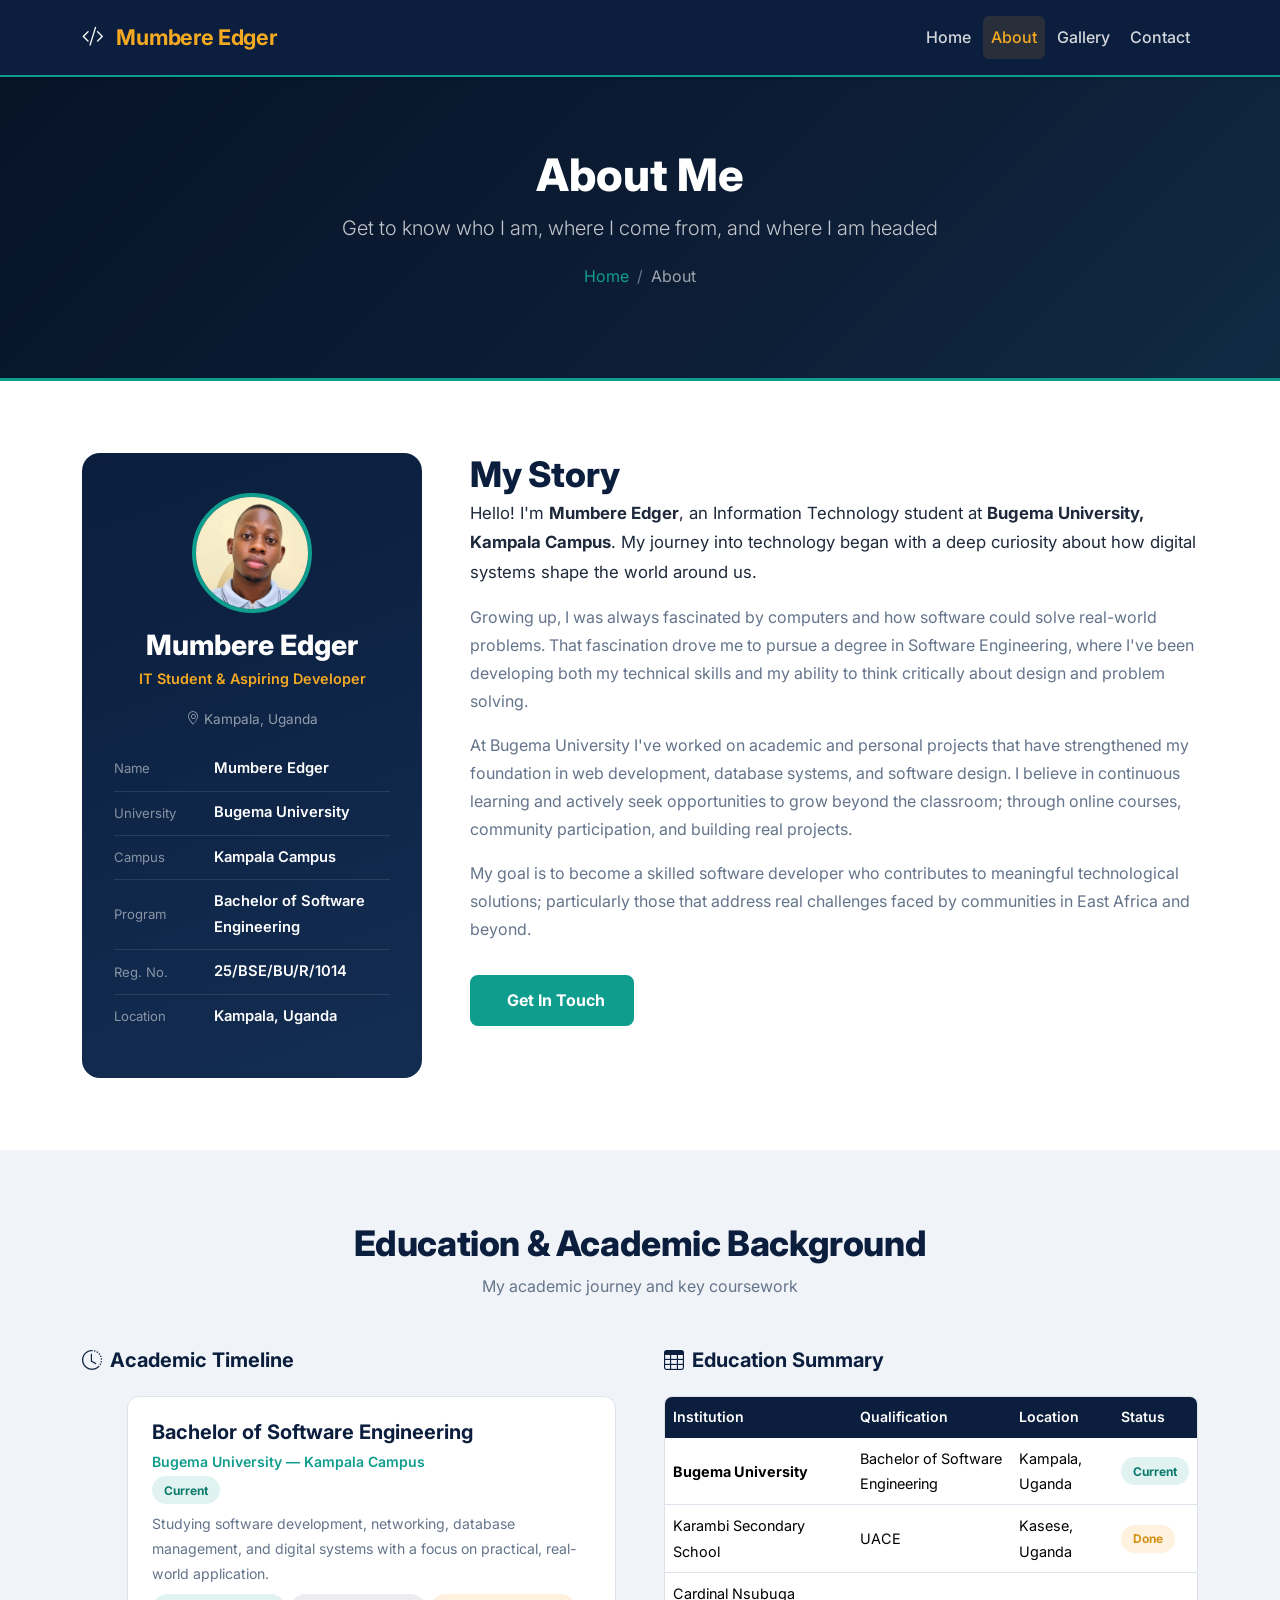
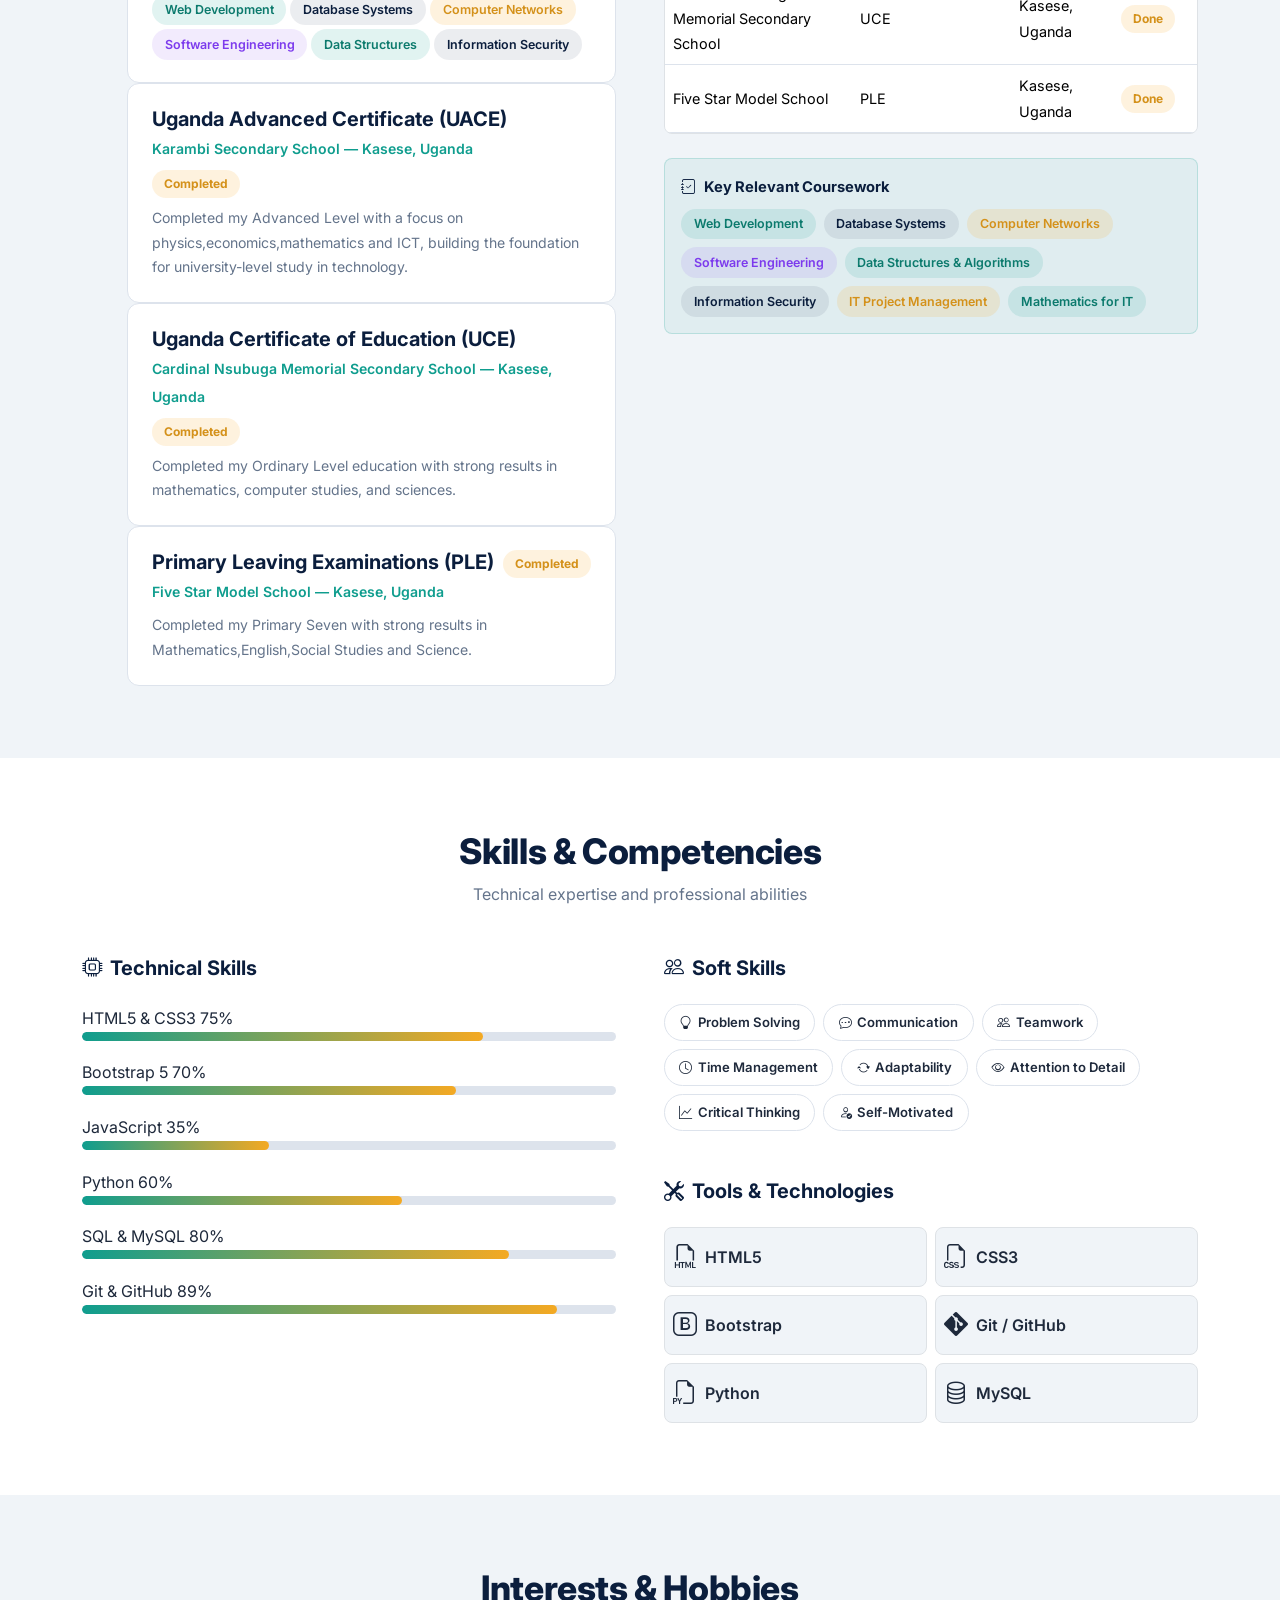
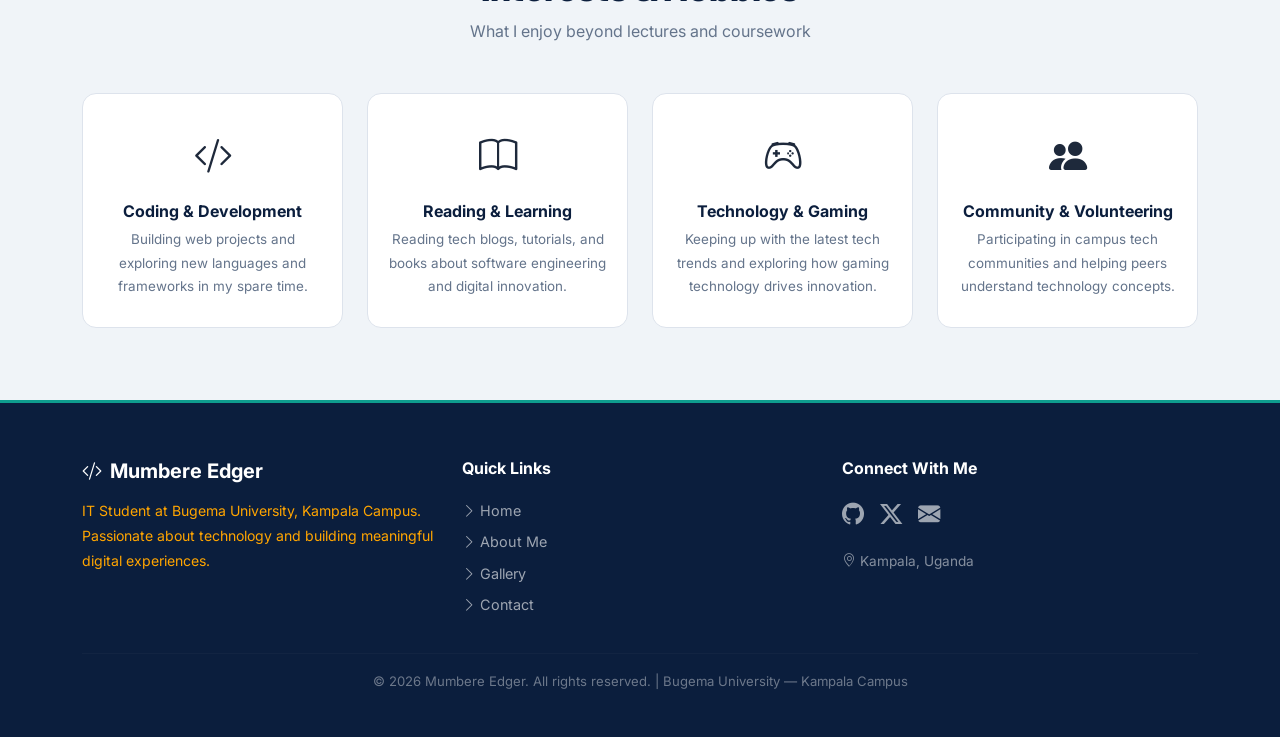
==== commit 95897eb9: "edited the read interface edited the read interface" ====
--- a/about.html
+++ b/about.html
@@ -1,65 +1,35 @@
 <!DOCTYPE html>
-<!-- DOCTYPE tells the browser this is an HTML5 document -->
-
 <html lang="en">
-<!-- lang="en" declares the page language as English (helps screen readers and search engines) -->
-
 <head>
-  <!-- ============================================================
-       HEAD SECTION — settings and external file links (not visible on page)
-  ============================================================ -->
-
-  <!-- UTF-8 supports all characters, symbols, and accented letters -->
   <meta charset="UTF-8" />
-
-  <!-- Makes the layout responsive on phones and tablets -->
   <meta name="viewport" content="width=device-width, initial-scale=1.0" />
-
-  <!-- Title shown on the browser tab -->
   <title>About Me | Mumbere Edger</title>
-
-  <!-- Bootstrap 5 CSS — grid system, utility classes, navbar, table, badges, etc. -->
   <link href="https://cdn.jsdelivr.net/npm/bootstrap@5.3.2/dist/css/bootstrap.min.css" rel="stylesheet" />
-
-  <!-- Bootstrap Icons — icon library used with <i class="bi bi-..."></i> -->
   <link href="https://cdn.jsdelivr.net/npm/bootstrap-icons@1.11.3/font/bootstrap-icons.min.css" rel="stylesheet" />
-
-  <!-- Google Fonts: Inter — clean, modern font used across the whole site -->
   <link href="https://fonts.googleapis.com/css2?family=Inter:wght@300;400;600;700;800&display=swap" rel="stylesheet" />
-
-  <!-- Our custom stylesheet — colors, card styles, timeline, progress bars, etc. -->
   <link rel="stylesheet" href="css/style.css" />
 
 </head>
 
 <body>
 
-  <!-- ============================================================
-       NAVIGATION BAR
-       Identical across all pages — sticky-top keeps it at the top
-       while scrolling. "active" is set on the "About" link here.
-  ============================================================ -->
+  <!--NAVIGATION BAR -->
   <nav class="navbar navbar-expand-lg sticky-top shadow-sm">
     <div class="container">
-
-      <!-- Brand / site logo — always links back to the home page -->
       <a class="navbar-brand fw-bold" href="index.html">
-        <i class="bi bi-code-slash me-2" style="color:var(--teal);"></i>
-        <span>Mumbere</span> <span style="color:var(--gold);">Edger</span>
+        <i class="bi bi-code-slash me-2";"></i>
+        <span  style="color:var(--gold);">Mumbere</span> <span style="color:var(--gold);">Edger</span>
       </a>
 
-      <!-- Hamburger button — shown only on small screens to open/close the menu -->
       <button class="navbar-toggler border-0" type="button"
               data-bs-toggle="collapse" data-bs-target="#mainNav"
               aria-controls="mainNav" aria-expanded="false" aria-label="Toggle navigation">
         <i class="bi bi-list text-white fs-4"></i>
       </button>
 
-      <!-- Navigation links — collapse on mobile, expand on large screens -->
       <div class="collapse navbar-collapse" id="mainNav">
         <ul class="navbar-nav ms-auto gap-lg-1">
           <li class="nav-item"><a class="nav-link" href="index.html">Home</a></li>
-          <!-- "active" highlights About because this IS the About page -->
           <li class="nav-item"><a class="nav-link active" href="about.html">About</a></li>
           <li class="nav-item"><a class="nav-link" href="gallery.html">Gallery</a></li>
           <li class="nav-item"><a class="nav-link" href="contact.html">Contact</a></li>
@@ -68,191 +38,137 @@
 
     </div>
   </nav>
-  <!-- END NAVBAR -->
-
-
-  <!-- ============================================================
-       PAGE HEADER BANNER
-       A dark banner just below the navbar showing the page title.
-       Used on all inner pages (about, gallery, contact).
-       The ::after overlay in style.css adds a dark semi-transparent
-       layer on top of the gradient so text stays readable.
-  ============================================================ -->
+  
   <section class="page-header">
-    <!-- ph-content sits above the overlay using position relative + z-index in CSS -->
     <div class="ph-content container">
       <h1>About Me</h1>
       <p class="lead mt-2">Get to know who I am, where I come from, and where I am headed</p>
 
-      <!-- Breadcrumb navigation — shows the path: Home > About -->
       <nav aria-label="breadcrumb" class="mt-3">
         <ol class="breadcrumb justify-content-center">
           <li class="breadcrumb-item"><a href="index.html">Home</a></li>
-          <!-- aria-current="page" tells screen readers this is the current page -->
           <li class="breadcrumb-item active" aria-current="page">About</li>
         </ol>
       </nav>
     </div>
   </section>
-  <!-- END PAGE HEADER -->
-
-
-  <!-- ============================================================
-       SECTION 1: BIOGRAPHY / PROFILE SUMMARY
-       Two columns: left = dark profile card, right = biography text.
-       align-items-start keeps both columns aligned to the top.
-  ============================================================ -->
+
+<!--SECTION 1: BIOGRAPHY / PROFILE SUMMARY -->
   <section>
     <div class="container">
       <div class="row g-5 align-items-start">
-
-        <!-- LEFT COLUMN: Profile card (4 of 12 columns on large screens) -->
         <div class="col-lg-4">
-          <!-- profile-box is our dark navy card styled in style.css -->
-          <div class="profile-box">
-
-            <!-- Circular avatar — teal ring border defined in .avatar-ring CSS -->
-            <div class="avatar-ring">
-              <!-- Large person icon — swap for a real <img> tag when you have a photo:
-                   <img src="media/photos/my-photo.jpg" alt="Mumbere Edger"
-                        style="width:100%; height:100%; object-fit:cover; border-radius:50%;"> -->
-              <i class="bi bi-person-circle"></i>
-            </div>
-
-            <!-- Name, role, and location under the avatar -->
+            <div class="profile-box">
+              <div class="avatar-ring">
+                   <img src="EDDY.png"Mumbere Edger"
+                        style="width:100%; height:100%; object-fit:cover; border-radius:50%;"> 
+            </div>
+
             <h3>Mumbere Edger</h3>
             <p class="role mt-1">IT Student &amp; Aspiring Developer</p>
-            <!-- &amp; is the HTML code for the & character -->
             <p class="loc mt-1 mb-3">
               <i class="bi bi-geo-alt me-1"></i>Kampala, Uganda
             </p>
-
-            <!-- Small buttons to social profiles -->
-            <div class="d-flex justify-content-center gap-2 mb-4">
-              <a href="#" class="sm-btn"><i class="bi bi-linkedin"></i> LinkedIn</a>
-              <a href="#" class="sm-btn"><i class="bi bi-github"></i> GitHub</a>
-            </div>
-
-            <!-- Detail rows: label on the left, value on the right -->
             <div class="text-start">
               <div class="detail-row">
                 <span class="dr-label">Name</span>
                 <span class="dr-val">Mumbere Edger</span>
               </div>
+
               <div class="detail-row">
                 <span class="dr-label">University</span>
                 <span class="dr-val">Bugema University</span>
               </div>
+
               <div class="detail-row">
                 <span class="dr-label">Campus</span>
                 <span class="dr-val">Kampala Campus</span>
               </div>
               <div class="detail-row">
                 <span class="dr-label">Program</span>
-                <span class="dr-val">B.Sc. Information Technology</span>
-              </div>
+                <span class="dr-val">Bachelor of Software Engineering</span>
+              </div>
+
               <div class="detail-row">
-                <span class="dr-label">Status</span>
-                <!-- Teal color makes the status stand out as active -->
-                <span class="dr-val" style="color:var(--teal);">Current Student</span>
-              </div>
+                <span class="dr-label">Reg. No.</span>
+                <span class="dr-val">25/BSE/BU/R/1014</span>
+              </div>
+
               <div class="detail-row">
                 <span class="dr-label">Location</span>
                 <span class="dr-val">Kampala, Uganda</span>
               </div>
-            </div><!-- end detail rows -->
-
-          </div><!-- end .profile-box -->
-        </div><!-- end left column -->
-
-
-        <!-- RIGHT COLUMN: Biography text (8 of 12 columns on large screens) -->
+
+            
+            </div>
+          </div>
+        </div>
+
         <div class="col-lg-8">
           <h2 class="mb-1">My Story</h2>
-          <!-- Colored underline divider below the heading -->
-          <div class="divider mb-4"></div>
-
-          <!-- Introductory paragraph — larger font size for emphasis -->
+         
           <p style="font-size:1.05rem; color:var(--text);">
             Hello! I'm <strong>Mumbere Edger</strong>, an Information Technology student at
             <strong>Bugema University, Kampala Campus</strong>. My journey into technology
             began with a deep curiosity about how digital systems shape the world around us.
           </p>
 
-          <!-- Supporting paragraphs — muted color for secondary text -->
           <p style="color:var(--muted);">
             Growing up, I was always fascinated by computers and how software could solve
-            real-world problems. That fascination drove me to pursue a degree in Information
-            Technology, where I've been developing both my technical skills and my ability to
+            real-world problems. That fascination drove me to pursue a degree in Software
+            Engineering, where I've been developing both my technical skills and my ability to
             think critically about design and problem solving.
           </p>
           <p style="color:var(--muted);">
             At Bugema University I've worked on academic and personal projects that have
             strengthened my foundation in web development, database systems, and software
             design. I believe in continuous learning and actively seek opportunities to grow
-            beyond the classroom — through online courses, community participation, and
+            beyond the classroom; through online courses, community participation, and
             building real projects.
           </p>
           <p style="color:var(--muted);">
             My goal is to become a skilled software developer who contributes to meaningful
-            technological solutions — particularly those that address real challenges faced by
+            technological solutions; particularly those that address real challenges faced by
             communities in East Africa and beyond.
           </p>
 
-          <!-- CTA button at the bottom of the bio — links to the contact page -->
           <a href="contact.html" class="btn-teal mt-3 d-inline-flex">
-            <i class="bi bi-envelope"></i> Get In Touch
+            <i ></i> Get In Touch
           </a>
 
-        </div><!-- end right column -->
-
-      </div><!-- end .row -->
-    </div><!-- end .container -->
+        </div>
+
+      </div>
+    </div>
   </section>
-  <!-- END BIOGRAPHY SECTION -->
-
-
-  <!-- ============================================================
-       SECTION 2: EDUCATION & ACADEMIC BACKGROUND
-       Left side: visual timeline of qualifications
-       Right side: summary table + key coursework tags
-  ============================================================ -->
+  
+
+
+<!--SECTION 2: EDUCATION & ACADEMIC BACKGROUND-->
   <section class="bg-light-custom">
     <div class="container">
 
-      <!-- Section heading -->
       <div class="text-center mb-5">
         <h2>Education &amp; Academic Background</h2>
         <p class="sub-text mt-2">My academic journey and key coursework</p>
-        <div class="divider mx-auto mt-3"></div>
+
       </div>
 
       <div class="row g-5">
-
-        <!-- LEFT: Academic Timeline -->
         <div class="col-lg-6">
           <h5 class="fw-bold mb-4" style="color:var(--navy);">
-            <i class="bi bi-clock-history me-2" style="color:var(--teal);"></i>Academic Timeline
+            <i class="bi bi-clock-history me-2"></i>Academic Timeline
           </h5>
 
-          <!-- tl-wrap = timeline wrapper. The vertical line is drawn using
-               a ::before pseudo-element in style.css (left border gradient) -->
           <div class="tl-wrap">
-
-            <!-- TIMELINE ENTRY 1: Current degree -->
             <div class="tl-item">
-              <!-- tl-dot = the circle on the timeline line. Default color = teal -->
-              <div class="tl-dot"></div>
-              <div class="tl-card">
-
-                <!-- Top row: degree name + status badge, side by side -->
-                <div class="d-flex justify-content-between align-items-start flex-wrap gap-2 mb-2">
+                <div class="tl-card">
+
+                <div>
                   <div>
-                    <h5>B.Sc. Information Technology</h5>
-                    <!-- .inst = institution name styled in teal -->
+                    <h5>Bachelor of Software Engineering</h5>
                     <span class="inst">Bugema University — Kampala Campus</span>
                   </div>
-                  <!-- tl-badge current = green-tinted "Current" badge -->
                   <span class="tl-badge current">Current</span>
                 </div>
 
@@ -261,7 +177,7 @@
                   and digital systems with a focus on practical, real-world application.
                 </p>
 
-                <!-- Subject tags — small colored pill labels for each course -->
+   
                 <div class="d-flex flex-wrap gap-1 mt-2">
                   <span class="tag tag-teal">Web Development</span>
                   <span class="tag tag-navy">Database Systems</span>
@@ -271,63 +187,77 @@
                   <span class="tag tag-navy">Information Security</span>
                 </div>
               </div>
-            </div><!-- end timeline entry 1 -->
+            </div>
 
             <!-- TIMELINE ENTRY 2: UACE -->
             <div class="tl-item">
-              <!-- .gold makes this dot gold instead of teal -->
               <div class="tl-dot gold"></div>
               <div class="tl-card">
                 <div class="d-flex justify-content-between align-items-start flex-wrap gap-2 mb-2">
                   <div>
                     <h5>Uganda Advanced Certificate (UACE)</h5>
-                    <span class="inst">Secondary School — Uganda</span>
+                    <span class="inst">Karambi Secondary School — Kasese, Uganda</span>
                   </div>
-                  <!-- tl-badge done = gold-tinted "Done" badge -->
                   <span class="tl-badge done">Completed</span>
                 </div>
                 <p>
-                  Completed Advanced Level with a focus on sciences and mathematics,
+                  Completed my Advanced Level with a focus on physics,economics,mathematics and ICT,
                   building the foundation for university-level study in technology.
                 </p>
               </div>
-            </div><!-- end timeline entry 2 -->
-
-            <!-- TIMELINE ENTRY 3: UCE -->
+            </div>
+
+<!-- TIMELINE ENTRY 3: UCE -->
             <div class="tl-item">
               <div class="tl-dot gold"></div>
               <div class="tl-card">
                 <div class="d-flex justify-content-between align-items-start flex-wrap gap-2 mb-2">
                   <div>
                     <h5>Uganda Certificate of Education (UCE)</h5>
-                    <span class="inst">Secondary School — Uganda</span>
+                    <span class="inst">Cardinal Nsubuga Memorial Secondary School — Kasese, Uganda</span>
                   </div>
                   <span class="tl-badge done">Completed</span>
                 </div>
                 <p>
-                  Completed Ordinary Level education with strong results in
+                  Completed my Ordinary Level education with strong results in
                   mathematics, computer studies, and sciences.
                 </p>
               </div>
-            </div><!-- end timeline entry 3 -->
-
-          </div><!-- end .tl-wrap -->
-        </div><!-- end timeline column -->
-
-
-        <!-- RIGHT: Education Table + Coursework Tags -->
+            </div>
+
+<!-- TIMELINE ENTRY 4: PLE -->
+              <div class="tl-item">
+              <div class="tl-dot gold"></div>
+              <div class="tl-card">
+                <div class="d-flex justify-content-between align-items-start flex-wrap gap-2 mb-2">
+                  <div>
+                    <h5>Primary Leaving Examinations (PLE)</h5>
+                    <span class="inst">Five Star Model School — Kasese, Uganda</span>
+                  </div>
+                  <span class="tl-badge done">Completed</span>
+                </div>
+                <p>
+                  Completed my Primary Seven with strong results in
+                  Mathematics,English,Social Studies and Science.
+                </p>
+              </div>
+            </div>
+
+          </div>
+        </div>
+
+
+<!-- RIGHT: Education Summary -->
         <div class="col-lg-6">
           <h5 class="fw-bold mb-4" style="color:var(--navy);">
-            <i class="bi bi-table me-2" style="color:var(--teal);"></i>Education Summary
+            <i class="bi bi-table me-2"></i>Education Summary
           </h5>
-
-          <!-- table-responsive makes the table scroll horizontally on small screens -->
+<!---- This makes the table scroll horizontally on small screens -->
           <div class="table-responsive rounded-3 overflow-hidden border"
-               style="border-color:var(--border) !important;">
-            <!-- Bootstrap table: table-hover adds a highlight when you hover a row -->
+               style="border-color:var(--border);">
             <table class="table edu-table mb-0">
               <thead>
-                <!-- Table header row — styled navy in style.css -->
+            
                 <tr>
                   <th>Institution</th>
                   <th>Qualification</th>
@@ -336,36 +266,43 @@
                 </tr>
               </thead>
               <tbody>
-                <!-- Table data row 1 -->
                 <tr>
                   <td><strong>Bugema University</strong></td>
-                  <td>B.Sc. Information Technology</td>
-                  <td>Kampala, UG</td>
+                  <td>Bachelor of Software Engineering</td>
+                  <td>Kampala, Uganda</td>
                   <td><span class="tl-badge current">Current</span></td>
                 </tr>
-                <!-- Table data row 2 -->
+                
                 <tr>
-                  <td>Secondary School</td>
+                  <td>Karambi Secondary School</td>
                   <td>UACE</td>
-                  <td>Uganda</td>
+                  <td>Kasese, Uganda</td>
                   <td><span class="tl-badge done">Done</span></td>
                 </tr>
-                <!-- Table data row 3 -->
+               
                 <tr>
-                  <td>Secondary School</td>
+                  <td>Cardinal Nsubuga Memorial Secondary School</td>
                   <td>UCE</td>
-                  <td>Uganda</td>
+                  <td>Kasese, Uganda</td>
                   <td><span class="tl-badge done">Done</span></td>
                 </tr>
+
+                  <tr>
+                  <td>Five Star Model School</td>
+                  <td>PLE</td>
+                  <td>Kasese, Uganda</td>
+                  <td><span class="tl-badge done">Done</span></td>
+                </tr>
+
               </tbody>
             </table>
-          </div><!-- end table-responsive -->
-
-          <!-- Key Coursework callout box — soft teal background -->
+          </div>
+
+<!-- Key Coursework callout box — soft teal background -->
           <div class="mt-4 p-3 rounded-3"
                style="background:rgba(15,157,142,0.07); border:1px solid rgba(15,157,142,0.2);">
             <p class="fw-bold mb-2" style="color:var(--navy); font-size:0.92rem;">
-              <i class="bi bi-journal-check me-2" style="color:var(--teal);"></i>Key Relevant Coursework
+              <i class="bi bi-journal-check me-2"></i>Key Relevant Coursework
             </p>
             <!-- Tag pills listing the specific modules studied -->
             <div class="d-flex flex-wrap gap-2">
@@ -380,26 +317,21 @@
             </div>
           </div>
 
-        </div><!-- end right column -->
-
-      </div><!-- end .row -->
-    </div><!-- end .container -->
+        </div>
+
+      </div>
+    </div>
   </section>
-  <!-- END EDUCATION SECTION -->
-
-
-  <!-- ============================================================
-       SECTION 3: SKILLS & COMPETENCIES
-       Left: Bootstrap-style progress bars for technical skills
-       Right: soft skill pills + tools grid
-  ============================================================ -->
+
+
+<!--SECTION 3: SKILLS & COMPETENCIES -->
   <section>
     <div class="container">
 
       <div class="text-center mb-5">
         <h2>Skills &amp; Competencies</h2>
         <p class="sub-text mt-2">Technical expertise and professional abilities</p>
-        <div class="divider mx-auto mt-3"></div>
+     
       </div>
 
       <div class="row g-5">
@@ -407,211 +339,186 @@
         <!-- LEFT: Technical Skills with Progress Bars -->
         <div class="col-lg-6">
           <h5 class="fw-bold mb-4" style="color:var(--navy);">
-            <i class="bi bi-cpu me-2" style="color:var(--teal);"></i>Technical Skills
+            <i class="bi bi-cpu me-2"></i>Technical Skills
           </h5>
 
-          <!-- Each skill has two parts:
-               1. .skill-label — flex row with skill name (left) and % (right)
-               2. .prog-track  — the grey track bar
-                    .prog-fill — the colored fill bar, width = skill level % -->
-
-          <div class="skill-label"><span>HTML5 &amp; CSS3</span><span>85%</span></div>
+          <div class="skill-label"><span>HTML5 &amp; CSS3</span><span> 75%</span></div>
           <div class="prog-track">
-            <div class="prog-fill" style="width:85%;"></div>
-          </div>
-
-          <div class="skill-label"><span>Bootstrap 5</span><span>80%</span></div>
+            <div class="prog-fill" style="width:75%;"></div>
+          </div>
+
+          <div class="skill-label"><span>Bootstrap 5</span><span> 70%</span></div>
+          <div class="prog-track">
+            <div class="prog-fill" style="width:70%;"></div>
+          </div>
+
+          <div class="skill-label"><span>JavaScript</span><span> 35%</span></div>
+          <div class="prog-track">
+            <div class="prog-fill" style="width:35%;"></div>
+          </div>
+
+          <div class="skill-label"><span>Python</span><span> 60%</span></div>
+          <div class="prog-track">
+            <div class="prog-fill" style="width:60%;"></div>
+          </div>
+
+          <div class="skill-label"><span>SQL &amp; MySQL</span><span> 80%</span></div>
           <div class="prog-track">
             <div class="prog-fill" style="width:80%;"></div>
           </div>
 
-          <div class="skill-label"><span>JavaScript</span><span>65%</span></div>
+          <div class="skill-label"><span>Git &amp; GitHub</span><span> 89%</span></div>
           <div class="prog-track">
-            <div class="prog-fill" style="width:65%;"></div>
-          </div>
-
-          <div class="skill-label"><span>Python</span><span>60%</span></div>
-          <div class="prog-track">
-            <div class="prog-fill" style="width:60%;"></div>
-          </div>
-
-          <div class="skill-label"><span>SQL &amp; MySQL</span><span>70%</span></div>
-          <div class="prog-track">
-            <div class="prog-fill" style="width:70%;"></div>
-          </div>
-
-          <div class="skill-label"><span>Git &amp; GitHub</span><span>75%</span></div>
-          <div class="prog-track">
-            <div class="prog-fill" style="width:75%;"></div>
-          </div>
-
-        </div><!-- end technical skills column -->
-
-
-        <!-- RIGHT: Soft Skills + Tools -->
+            <div class="prog-fill" style="width:89%;"></div>
+          </div>
+
+        </div>
+
+
+<!-- RIGHT: Soft Skills + Tools -->
         <div class="col-lg-6">
-
-          <!-- Soft Skills: pill-shaped badges with small icons -->
           <h5 class="fw-bold mb-4" style="color:var(--navy);">
-            <i class="bi bi-people me-2" style="color:var(--gold2);"></i>Soft Skills
+            <i class="bi bi-people me-2"></i>Soft Skills
           </h5>
-          <!-- d-flex flex-wrap = pills sit side by side and wrap to next line if needed -->
           <div class="d-flex flex-wrap gap-2 mb-5">
-            <!-- Each .soft-pill is a styled badge defined in style.css -->
-            <span class="soft-pill"><i class="bi bi-lightbulb" style="color:var(--gold2);"></i> Problem Solving</span>
-            <span class="soft-pill"><i class="bi bi-chat-dots" style="color:var(--teal);"></i> Communication</span>
-            <span class="soft-pill"><i class="bi bi-people" style="color:var(--navy);"></i> Teamwork</span>
-            <span class="soft-pill"><i class="bi bi-clock" style="color:var(--teal);"></i> Time Management</span>
-            <span class="soft-pill"><i class="bi bi-arrow-repeat" style="color:var(--gold2);"></i> Adaptability</span>
-            <span class="soft-pill"><i class="bi bi-eye" style="color:var(--navy);"></i> Attention to Detail</span>
-            <span class="soft-pill"><i class="bi bi-graph-up" style="color:var(--teal);"></i> Critical Thinking</span>
-            <span class="soft-pill"><i class="bi bi-person-check" style="color:var(--gold2);"></i> Self-Motivated</span>
-          </div>
-
-          <!-- Tools Grid: 2-column grid of technology icons -->
+           
+            <span class="soft-pill"><i class="bi bi-lightbulb" ></i> Problem Solving</span>
+            <span class="soft-pill"><i class="bi bi-chat-dots"></i> Communication</span>
+            <span class="soft-pill"><i class="bi bi-people"></i> Teamwork</span>
+            <span class="soft-pill"><i class="bi bi-clock"></i> Time Management</span>
+            <span class="soft-pill"><i class="bi bi-arrow-repeat"></i> Adaptability</span>
+            <span class="soft-pill"><i class="bi bi-eye"></i> Attention to Detail</span>
+            <span class="soft-pill"><i class="bi bi-graph-up" ></i> Critical Thinking</span>
+            <span class="soft-pill"><i class="bi bi-person-check" ></i> Self-Motivated</span>
+          </div>
+
+<!-- Tools Grid: 2-column grid of technology icons -->
           <h5 class="fw-bold mb-4" style="color:var(--navy);">
-            <i class="bi bi-tools me-2" style="color:var(--teal);"></i>Tools &amp; Technologies
+            <i class="bi bi-tools me-2"></i>Tools &amp; Technologies
           </h5>
-          <!-- row g-2 = Bootstrap grid with small gap between cells -->
           <div class="row g-2">
 
-            <!-- Each tool box: icon + name, light background, border -->
             <div class="col-6">
               <div class="d-flex align-items-center gap-2 p-2 rounded-3 border"
                    style="background:var(--light);">
-                <!-- Official HTML5 orange color -->
-                <i class="bi bi-filetype-html fs-4" style="color:#e34f26;"></i>
-                <span class="fw-semibold" style="font-size:0.9rem;">HTML5</span>
+    
+                <i class="bi bi-filetype-html fs-4"></i>
+                <span class="fw-semibold">HTML5</span>
               </div>
             </div>
 
             <div class="col-6">
               <div class="d-flex align-items-center gap-2 p-2 rounded-3 border"
                    style="background:var(--light);">
-                <!-- Official CSS3 blue color -->
-                <i class="bi bi-filetype-css fs-4" style="color:#264de4;"></i>
-                <span class="fw-semibold" style="font-size:0.9rem;">CSS3</span>
+            
+                <i class="bi bi-filetype-css fs-4"></i>
+                <span class="fw-semibold">CSS3</span>
               </div>
             </div>
 
             <div class="col-6">
               <div class="d-flex align-items-center gap-2 p-2 rounded-3 border"
                    style="background:var(--light);">
-                <!-- Official Bootstrap purple color -->
-                <i class="bi bi-bootstrap fs-4" style="color:#7952b3;"></i>
-                <span class="fw-semibold" style="font-size:0.9rem;">Bootstrap</span>
+    
+                <i class="bi bi-bootstrap fs-4"></i>
+                <span class="fw-semibold">Bootstrap</span>
               </div>
             </div>
 
             <div class="col-6">
               <div class="d-flex align-items-center gap-2 p-2 rounded-3 border"
                    style="background:var(--light);">
-                <!-- Official Git red-orange color -->
-                <i class="bi bi-git fs-4" style="color:#f05032;"></i>
-                <span class="fw-semibold" style="font-size:0.9rem;">Git / GitHub</span>
+    
+                <i class="bi bi-git fs-4"></i>
+                <span class="fw-semibold">Git / GitHub</span>
               </div>
             </div>
 
             <div class="col-6">
               <div class="d-flex align-items-center gap-2 p-2 rounded-3 border"
                    style="background:var(--light);">
-                <!-- Official Python blue color -->
-                <i class="bi bi-filetype-py fs-4" style="color:#3776ab;"></i>
-                <span class="fw-semibold" style="font-size:0.9rem;">Python</span>
+             
+                <i class="bi bi-filetype-py fs-4"></i>
+                <span class="fw-semibold">Python</span>
               </div>
             </div>
 
             <div class="col-6">
               <div class="d-flex align-items-center gap-2 p-2 rounded-3 border"
                    style="background:var(--light);">
-                <i class="bi bi-database fs-4" style="color:var(--teal);"></i>
-                <span class="fw-semibold" style="font-size:0.9rem;">MySQL</span>
-              </div>
-            </div>
-
-          </div><!-- end tools grid -->
-        </div><!-- end right column -->
-
-      </div><!-- end .row -->
-    </div><!-- end .container -->
+                <i class="bi bi-database fs-4"></i>
+                <span class="fw-semibold">MySQL</span>
+              </div>
+            </div>
+
+          </div>
+        </div>
+
+      </div>
+    </div>
   </section>
-  <!-- END SKILLS SECTION -->
-
-
-  <!-- ============================================================
-       SECTION 4: INTERESTS & HOBBIES
-       Four equal cards showing personal interests outside class.
-  ============================================================ -->
+
+<!--SECTION 4: INTERESTS & HOBBIES-->
   <section class="bg-light-custom">
     <div class="container">
 
       <div class="text-center mb-5">
         <h2>Interests &amp; Hobbies</h2>
         <p class="sub-text mt-2">What I enjoy beyond lectures and coursework</p>
-        <div class="divider mx-auto mt-3"></div>
-      </div>
-
-      <!-- Four cards in a row: col-sm-6 = 2 per row on tablets,
-           col-lg-3 = 4 per row on large screens -->
+      </div>
+
       <div class="row g-4 justify-content-center">
 
-        <!-- INTEREST CARD 1 -->
+<!--CARD 1 -->
         <div class="col-sm-6 col-lg-3">
-          <!-- .int-card is styled in style.css — white card with hover effect -->
           <div class="int-card">
-            <!-- Icon centered at the top of the card -->
-            <i class="bi bi-code-slash" style="color:var(--teal);"></i>
+      
+            <i class="bi bi-code-slash"></i>
             <h6>Coding &amp; Development</h6>
             <p>Building web projects and exploring new languages and frameworks in my spare time.</p>
           </div>
         </div>
 
-        <!-- INTEREST CARD 2 -->
+<!-- CARD 2 -->
         <div class="col-sm-6 col-lg-3">
           <div class="int-card">
-            <i class="bi bi-book" style="color:var(--gold2);"></i>
+            <i class="bi bi-book"></i>
             <h6>Reading &amp; Learning</h6>
             <p>Reading tech blogs, tutorials, and books about software engineering and digital innovation.</p>
           </div>
         </div>
 
-        <!-- INTEREST CARD 3 -->
+<!-- CARD 3 -->
         <div class="col-sm-6 col-lg-3">
           <div class="int-card">
-            <i class="bi bi-controller" style="color:var(--navy);"></i>
+            <i class="bi bi-controller"></i>
             <h6>Technology &amp; Gaming</h6>
             <p>Keeping up with the latest tech trends and exploring how gaming technology drives innovation.</p>
           </div>
         </div>
 
-        <!-- INTEREST CARD 4 -->
+<!--CARD 4 -->
         <div class="col-sm-6 col-lg-3">
           <div class="int-card">
-            <i class="bi bi-people-fill" style="color:var(--teal);"></i>
+            <i class="bi bi-people-fill"></i>
             <h6>Community &amp; Volunteering</h6>
             <p>Participating in campus tech communities and helping peers understand technology concepts.</p>
           </div>
         </div>
 
-      </div><!-- end .row -->
-    </div><!-- end .container -->
+      </div>
+    </div>
   </section>
-  <!-- END INTERESTS SECTION -->
-
-
-  <!-- ============================================================
-       FOOTER — same structure on every page
-  ============================================================ -->
+
+<!--FOOTER -->
   <footer>
     <div class="container">
       <div class="row g-4 pb-3">
-
-        <!-- Bio column -->
         <div class="col-md-4">
           <h5 class="mb-3">
-            <i class="bi bi-code-slash me-2" style="color:var(--teal);"></i>Mumbere Edger
+            <i class="bi bi-code-slash me-2" ></i>Mumbere Edger
           </h5>
-          <p style="font-size:0.88rem; color:rgba(255,255,255,0.55);">
+          <p style="font-size:0.88rem; color:orange;">
             IT Student at Bugema University, Kampala Campus. Passionate about
             technology and building meaningful digital experiences.
           </p>
@@ -630,30 +537,26 @@
         <div class="col-md-4">
           <h6 class="mb-3">Connect With Me</h6>
           <div class="d-flex gap-3 mb-3">
-            <a href="#" class="social-link" title="LinkedIn"><i class="bi bi-linkedin"></i></a>
             <a href="#" class="social-link" title="GitHub"><i class="bi bi-github"></i></a>
             <a href="#" class="social-link" title="Twitter"><i class="bi bi-twitter-x"></i></a>
-            <a href="mailto:edger@bugema.ac.ug" class="social-link" title="Email">
+            <a href="mailto:mumbereedger005@gmail.com" class="social-link" title="Email">
               <i class="bi bi-envelope-fill"></i>
             </a>
           </div>
           <p style="font-size:0.85rem; color:rgba(255,255,255,0.5);">
-            <i class="bi bi-geo-alt me-1" style="color:var(--teal);"></i>Kampala, Uganda
+            <i class="bi bi-geo-alt me-1" ></i>Kampala, Uganda
           </p>
         </div>
 
-      </div><!-- end footer row -->
+      </div>
 
       <hr />
-      <!-- &copy; = © copyright symbol -->
       <p class="copy">&copy; 2026 Mumbere Edger. All rights reserved. | Bugema University — Kampala Campus</p>
 
     </div>
   </footer>
-  <!-- END FOOTER -->
-
-
-  <!-- Bootstrap JS bundle — required for the mobile hamburger menu to work -->
+
+<!-- Bootstrap JS bundle — required for the mobile hamburger menu to work -->
   <script src="https://cdn.jsdelivr.net/npm/bootstrap@5.3.2/dist/js/bootstrap.bundle.min.js"></script>
 
 </body>
--- a/css/style.css
+++ b/css/style.css
@@ -1,92 +1,29 @@
-/* ================================================================
-   MUMBERE EDGER — Portfolio Website
-   Custom Stylesheet (style.css)
-
-   HOW THIS FILE IS ORGANISED:
-   1.  CSS Variables (color palette)
-   2.  Base / Global reset
-   3.  Divider component
-   4.  Navbar
-   5.  Hero section (index.html)
-   6.  Buttons (btn-teal, btn-outline-gold)
-   7.  Page Header banner (about, gallery, contact)
-   8.  Section common rules
-   9.  Cards (overview cards, hover effect)
-   10. Badge / Tag pills
-   11. Footer
-   12. About page: profile box, timeline, table, progress bars,
-       soft skill pills, interests cards
-   13. Gallery page: video wrap, gallery cards
-   14. Contact page: info cards, form, map
-   15. Responsive breakpoints
-================================================================ */
-
-
-/* ================================================================
-   1. CSS VARIABLES — COLOR PALETTE
-   CSS variables (custom properties) let us define our colors
-   once and reuse them everywhere using var(--name).
-   To change the site's whole color scheme, just edit these values.
-================================================================ */
+
 :root {
-  /* Deep navy — used for navbar, hero background, footer, headings */
   --navy:   #0b1e3d;
-
-  /* Teal — primary accent color: buttons, icons, borders, active links */
   --teal:   #0f9d8e;
-
-  /* Darker teal — used for hover states on teal elements */
   --teal2:  #0c7a6d;
-
-  /* Warm gold — secondary accent: highlights, outline buttons, badges */
   --gold:   #f4a923;
-
-  /* Darker gold — used for hover states and text on gold backgrounds */
   --gold2:  #d4911a;
-
-  /* Off-white — used as background for alternating sections */
   --light:  #f0f4f8;
-
-  /* Pure white — default card and page background */
   --white:  #ffffff;
-
-  /* Dark text color — used for headings and paragraph text */
   --text:   #1e293b;
-
-  /* Muted grey — used for secondary/supporting paragraph text */
   --muted:  #64748b;
-
-  /* Light border color — used for card borders, table lines, dividers */
   --border: #dde3ec;
 }
 
-
-/* ================================================================
-   2. BASE / GLOBAL RESET
-   These rules apply to every element on the page.
-================================================================ */
-
-/* box-sizing: border-box means padding and border are included
-   in an element's total width and height — prevents layout overflow */
 *, *::before, *::after {
   box-sizing: border-box;
 }
 
 body {
-  /* Inter is loaded from Google Fonts; Segoe UI is the Windows fallback */
   font-family: 'Inter', 'Segoe UI', sans-serif;
   color: var(--text);
   background: var(--white);
-  line-height: 1.75;  /* comfortable reading line spacing */
-  margin: 0;          /* removes default browser body margin */
-}
-
-
-/* ================================================================
-   3. DIVIDER
-   A short colored underline used below section headings.
-   The gradient goes from teal (left) to gold (right).
-================================================================ */
+  line-height: 1.75; 
+  margin: 0;         
+}
+
 .divider {
   width: 56px;
   height: 4px;
@@ -95,15 +32,8 @@
   margin-bottom: 1rem;
 }
 
-
-/* ================================================================
-   4. NAVBAR
-   The sticky navigation bar at the top of every page.
-   border-bottom adds the teal accent line under the navbar.
-================================================================ */
 .navbar {
-  background-color: var(--navy) !important;
-  /* !important overrides Bootstrap's default bg-dark class */
+  background-color: var(--navy);
   padding-top: 0.85rem;
   padding-bottom: 0.85rem;
   border-bottom: 2px solid var(--teal); /* teal underline accent */
@@ -112,59 +42,46 @@
 .navbar-brand {
   font-size: 1.35rem;
   letter-spacing: -0.3px;
-  color: var(--white) !important;
-}
-
-/* The span inside .navbar-brand that shows the gold "Edger" part */
+  color: var(--white);
+}
+
 .navbar-brand span {
   color: var(--teal);
 }
 
-/* Individual nav links */
 .nav-link {
-  color: rgba(255,255,255,0.82) !important; /* slightly transparent white */
+  color: rgba(255,255,255,0.82);
   font-weight: 500;
-  padding: 0.45rem 0.9rem !important;
+  padding: 0.45rem 0.9rem;
   border-radius: 6px;
-  transition: background 0.2s, color 0.2s; /* smooth color change on hover */
-}
-
-/* Hover and active states: gold text + faint gold background */
+  transition: background 0.2s, color 0.2s;
+}
+
 .nav-link:hover,
 .nav-link.active {
   color: var(--gold) !important;
   background: rgba(244,169,35,0.12);
 }
 
-/* Make the hamburger button border match our teal color */
 .navbar-toggler {
   border-color: var(--teal);
 }
 
-/* The three-line hamburger icon needs to be white on a dark navbar */
 .navbar-toggler-icon {
   filter: invert(1);
 }
 
-
-/* ================================================================
-   5. HERO SECTION (index.html only)
-   The full-height banner on the home page.
-   The ::after pseudo-element adds a glowing circle decoration
-   in the bottom-right corner.
-================================================================ */
 .hero-section {
-  min-height: 92vh; /* 92% of the viewport height */
+  min-height: 92vh; 
   background: linear-gradient(135deg, var(--navy) 0%, #132d52 55%, #1a4068 100%);
-  position: relative;  /* needed so z-index works on child elements */
-  overflow: hidden;    /* hides the decorative circle if it goes outside */
-  display: flex;
-  align-items: center; /* vertically centers the content */
-}
-
-/* Decorative radial glow circle in the bottom-right of the hero */
+  position: relative;  
+  overflow: hidden;  
+  display: flex;
+  align-items: center;
+}
+
 .hero-section::after {
-  content: '';   /* required for pseudo-elements to appear */
+  content: '';  
   position: absolute;
   bottom: -120px;
   right: -120px;
@@ -172,10 +89,9 @@
   height: 500px;
   background: radial-gradient(circle, rgba(15,157,142,0.18) 0%, transparent 70%);
   border-radius: 50%;
-  pointer-events: none; /* can't be clicked or hovered */
-}
-
-/* The small pill badge above the hero heading */
+  pointer-events: none;
+}
+
 .hero-badge {
   background: var(--teal);
   color: var(--white);
@@ -189,7 +105,6 @@
   text-transform: uppercase;
 }
 
-/* Hero main heading size — clamp() scales between a min and max based on viewport */
 .hero-section h1 {
   font-size: clamp(2rem, 5vw, 3.2rem);
   font-weight: 800;
@@ -197,51 +112,32 @@
   color: var(--white);
 }
 
-/* The "accent" span inside the h1 — makes the name gold */
 .hero-section h1 .accent {
   color: var(--gold);
 }
 
-/* Lead paragraph below the heading */
 .hero-section .lead {
   color: rgba(255,255,255,0.78);
   font-size: 1.1rem;
   max-width: 520px;
 }
 
-/* The circular avatar box on the right side of the hero */
 .hero-avatar-box {
-  width: 260px;
-  height: 260px;
-  background: rgba(15,157,142,0.15);  /* semi-transparent teal fill */
-  border: 3px solid var(--teal);       /* teal ring border */
-  border-radius: 50%;                  /* makes it a circle */
-  display: flex;
-  align-items: center;
-  justify-content: center;
-  margin: 0 auto;
-  animation: float 4s ease-in-out infinite; /* applies the floating animation */
-}
-
-/* Icon inside the avatar circle */
-.hero-avatar-box i {
-  font-size: 8rem;
-  color: var(--teal);
-}
-
-/* Floating animation — moves the avatar up and down smoothly */
-@keyframes float {
-  0%, 100% { transform: translateY(0); }    /* start and end: original position */
-  50%       { transform: translateY(-16px); } /* middle: moved 16px upward */
-}
-
-
-/* ================================================================
-   6. BUTTONS
-   Two custom button styles used as call-to-action links.
-================================================================ */
-
-/* Primary button — solid teal background */
+  width: 200px;
+  height: 200px;       
+  border-radius: 50%;                   
+}
+
+.profile-photo{
+  width: 200px;
+  height: 200px;
+  border-radius: 50%;
+  object-fit: cover;
+  display: block;
+  margin: auto;
+  object-position: center;
+}
+
 .btn-teal {
   background: var(--teal);
   color: var(--white);
@@ -249,15 +145,13 @@
   border: none;
   padding: 0.7rem 1.8rem;
   border-radius: 8px;
-  /* transition animates the hover effects smoothly */
   transition: background 0.2s, transform 0.2s, box-shadow 0.2s;
-  text-decoration: none;   /* removes underline from <a> tags */
-  display: inline-flex;    /* lets the icon and text sit side by side */
-  align-items: center;
-  gap: 0.5rem;             /* space between icon and text */
-}
-
-/* Hover: darker teal + slight upward lift + teal glow shadow */
+  text-decoration: none;   
+  display: inline-flex;   
+  align-items: center;
+  gap: 0.5rem;             
+}
+
 .btn-teal:hover {
   background: var(--teal2);
   color: var(--white);
@@ -265,7 +159,6 @@
   box-shadow: 0 8px 22px rgba(15,157,142,0.35);
 }
 
-/* Secondary button — transparent with gold border */
 .btn-outline-gold {
   background: transparent;
   color: var(--gold);
@@ -280,7 +173,6 @@
   gap: 0.5rem;
 }
 
-/* Hover: fills with gold, text turns navy */
 .btn-outline-gold:hover {
   background: var(--gold);
   color: var(--navy);
@@ -288,12 +180,6 @@
   box-shadow: 0 8px 22px rgba(244,169,35,0.3);
 }
 
-
-/* ================================================================
-   7. PAGE HEADER BANNER (about.html, gallery.html, contact.html)
-   The dark banner just below the navbar on inner pages.
-   ::after adds a semi-transparent dark overlay so text stays readable.
-================================================================ */
 .page-header {
   min-height: 280px;
   background: linear-gradient(135deg, var(--navy) 0%, #132d52 60%, #1a4068 100%);
@@ -305,7 +191,6 @@
   text-align: center;
 }
 
-/* Dark overlay on top of the gradient */
 .page-header::after {
   content: '';
   position: absolute;
@@ -313,7 +198,6 @@
   background: rgba(0,0,0,0.35);
 }
 
-/* ph-content sits above the ::after overlay using z-index */
 .page-header .ph-content {
   position: relative;
   z-index: 2;
@@ -329,7 +213,6 @@
   color: rgba(255,255,255,0.75);
 }
 
-/* Breadcrumb: "Home > Page" navigation trail */
 .breadcrumb {
   background: transparent;
   padding: 0;
@@ -345,28 +228,18 @@
   color: rgba(255,255,255,0.6);
 }
 
-/* The " / " separator between breadcrumb items */
 .breadcrumb-item + .breadcrumb-item::before {
   color: rgba(255,255,255,0.4);
 }
 
-
-/* ================================================================
-   8. SECTION COMMON RULES
-   These rules apply to all <section> elements.
-================================================================ */
-
-/* Consistent vertical padding on every section */
 section {
   padding: 72px 0;
 }
 
-/* Alternating section background — off-white for visual separation */
 section.bg-light-custom {
   background: var(--light);
 }
 
-/* Section heading: scales responsively with clamp() */
 section h2 {
   font-weight: 800;
   color: var(--navy);
@@ -374,18 +247,11 @@
   letter-spacing: -0.4px;
 }
 
-/* Sub-heading text under section headings */
 section p.sub-text {
   color: var(--muted);
   font-size: 1rem;
 }
 
-
-/* ================================================================
-   9. CARDS — SHARED RULES
-   All Bootstrap .card elements get rounded corners, a light border,
-   and a hover lift animation.
-================================================================ */
 .card {
   border-radius: 14px !important;
   border: 1px solid var(--border) !important;
@@ -398,7 +264,6 @@
   box-shadow: 0 18px 40px rgba(11,30,61,0.10) !important; /* soft navy shadow */
 }
 
-/* Overview cards (Quick Overview section on index.html) */
 .ov-card {
   background: var(--white);
   border-radius: 14px;
@@ -443,11 +308,7 @@
 }
 
 
-/* ================================================================
-   10. BADGE / TAG PILLS
-   Small pill-shaped labels used to categorize content
-   (skills, photo categories, course subjects, etc.)
-================================================================ */
+/* 10. BADGE*/
 .tag {
   display: inline-block;
   padding: 0.28rem 0.8rem;
@@ -464,11 +325,7 @@
 .tag-purple { background: rgba(124,58,237,0.10);   color: #7c3aed; }
 
 
-/* ================================================================
-   11. FOOTER
-   Dark navy footer appearing at the bottom of every page.
-   border-top adds the teal accent line above the footer.
-================================================================ */
+/*11. FOOTER */
 footer {
   background: var(--navy);
   color: rgba(255,255,255,0.75);
@@ -522,11 +379,8 @@
 }
 
 
-/* ================================================================
-   12. ABOUT PAGE STYLES
-================================================================ */
-
-/* ── Profile Box (dark navy card on the left of the biography) ── */
+/* 12. ABOUT PAGE STYLES*/
+
 .profile-box {
   background: linear-gradient(160deg, var(--navy) 0%, #132d52 100%);
   border-radius: 18px;
@@ -535,7 +389,6 @@
   color: var(--white);
 }
 
-/* Circular avatar ring inside the profile box */
 .profile-box .avatar-ring {
   width: 120px;
   height: 120px;
@@ -590,42 +443,11 @@
 .detail-row .dr-val    { color: var(--white); font-weight: 600; }
 
 /* ── Timeline (Education section) ── */
-/* The wrapper holds all timeline entries and draws the vertical line */
 .tl-wrap {
   position: relative;
-  padding-left: 2.8rem; /* space for the vertical line and dots */
-}
-
-/* Vertical connecting line drawn using ::before pseudo-element */
-.tl-wrap::before {
-  content: '';
-  position: absolute;
-  left: 20px;  /* horizontally centered under the dots */
-  top: 4px;
-  bottom: 4px;
-  width: 2px;
-  background: linear-gradient(to bottom, var(--teal), var(--gold));
-  border-radius: 2px;
-}
-
-/* Container for each single timeline entry */
-.tl-item {
-  position: relative;
-  margin-bottom: 2rem;
-}
-
-/* The circle/dot on the timeline line */
-.tl-dot {
-  position: absolute;
-  left: -2.45rem; /* positioned to sit on the vertical line */
-  top: 6px;
-  width: 22px;
-  height: 22px;
-  border-radius: 50%;
-  border: 3px solid var(--teal); /* default: teal ring */
-  background: var(--white);       /* white fill so the line behind is hidden */
-  z-index: 1;
-}
+  padding-left: 2.8rem;
+}
+
 
 /* Gold variant for completed qualifications */
 .tl-dot.gold { border-color: var(--gold); }
@@ -645,7 +467,6 @@
 .tl-card .inst { color: var(--teal); font-size: 0.88rem; font-weight: 600; }
 .tl-card p    { color: var(--muted); font-size: 0.88rem; margin: 0.5rem 0 0; }
 
-/* Status badges inside timeline cards */
 .tl-badge {
   display: inline-block;
   padding: 0.22rem 0.75rem;
@@ -658,7 +479,6 @@
 .tl-badge.done     { background: rgba(244,169,35,0.15);  color: var(--gold2); }
 
 /* ── Education Summary Table ── */
-/* Header row gets a dark navy background with white text */
 .edu-table thead th {
   background: var(--navy);
   color: var(--white);
@@ -673,19 +493,7 @@
   border-color: var(--border);
 }
 
-/* ── Technical Skills Progress Bars ── */
-/* Row above the bar: skill name (left) and percentage (right) */
-.skill-label {
-  display: flex;
-  justify-content: space-between;
-  font-size: 0.88rem;
-  font-weight: 600;
-  color: var(--text);
-  margin-bottom: 0.35rem;
-}
-
-/* Percentage shown in teal */
-.skill-label span:last-child { color: var(--teal); }
+  
 
 /* The grey track that the colored bar sits inside */
 .prog-track {
@@ -784,16 +592,9 @@
   justify-content: center;
   font-size: 3.8rem; /* large icon size */
   position: relative;
-}
-
-/* Six color variants for thumbnail backgrounds
-   Each uses a two-color diagonal gradient at very low opacity */
-.g-thumb.c1 { background: linear-gradient(135deg, #0b1e3d18, #0f9d8e22); color: var(--teal); }
-.g-thumb.c2 { background: linear-gradient(135deg, #f4a92318, #f4a92333); color: var(--gold2); }
-.g-thumb.c3 { background: linear-gradient(135deg, #7c3aed18, #7c3aed22); color: #7c3aed; }
-.g-thumb.c4 { background: linear-gradient(135deg, #0b1e3d18, #132d5222); color: var(--navy); }
-.g-thumb.c5 { background: linear-gradient(135deg, #0f9d8e18, #0f9d8e22); color: var(--teal2); }
-.g-thumb.c6 { background: linear-gradient(135deg, #dc354518, #dc354522); color: #dc3545; }
+  
+}
+
 
 /* Card body below the thumbnail */
 .g-body { padding: 1rem 1.1rem 1.2rem; }
@@ -954,12 +755,7 @@
 }
 
 
-/* ================================================================
-   15. RESPONSIVE BREAKPOINTS
-   These rules adjust the layout at smaller screen sizes.
-   @media (max-width: Xpx) means: apply these rules ONLY when the
-   screen width is Xpx or less.
-================================================================ */
+/* 15. RESPONSIVE BREAKPOINTS */
 
 /* Tablets and smaller (below 992px) */
 @media (max-width: 991px) {
